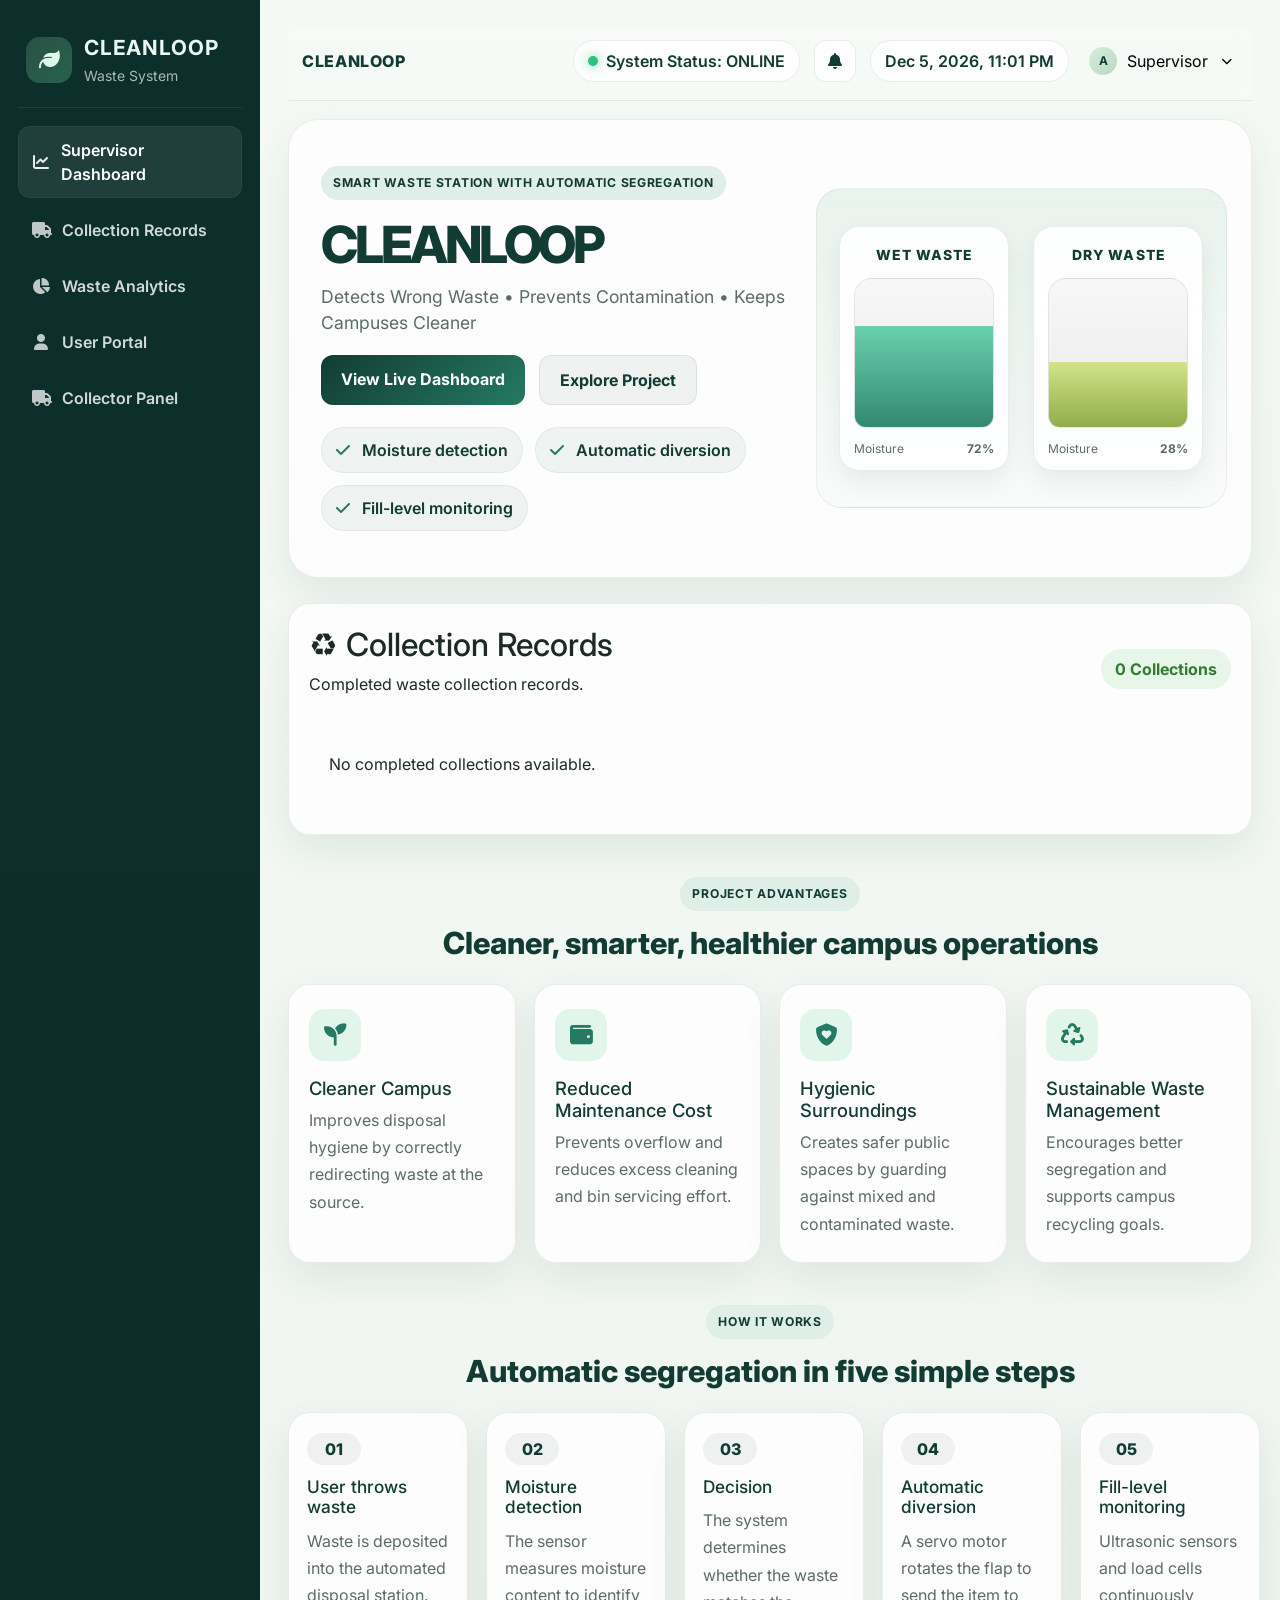
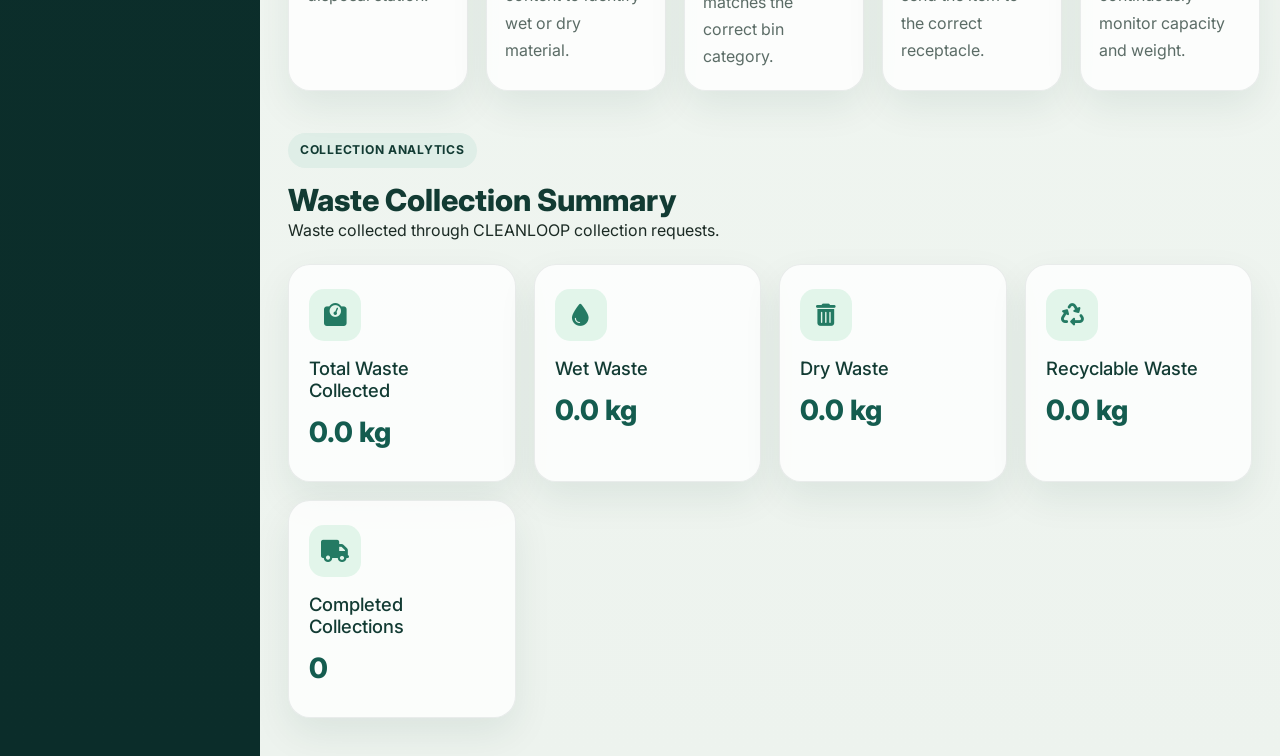
==== index.html @ e36475d8 "Update index.html" ====
<!DOCTYPE html>
<html lang="en">
  <head>
    <meta charset="UTF-8" />
    <meta name="viewport" content="width=device-width, initial-scale=1.0" />
    <title>CLEANLOOP | Smart Waste Station</title>
    <meta
      name="description"
      content="CLEANLOOP is a smart waste-management dashboard for automatic wet and dry waste segregation."
    />
    <link rel="preconnect" href="https://fonts.googleapis.com" />
    <link rel="preconnect" href="https://fonts.gstatic.com" crossorigin />
    <link
      href="https://fonts.googleapis.com/css2?family=Inter:wght@400;500;600;700;800&display=swap"
      rel="stylesheet"
    />
    <link
      rel="stylesheet"
      href="https://cdn.jsdelivr.net/npm/bootstrap@5.3.3/dist/css/bootstrap.min.css"
    />
    <link
      rel="stylesheet"
      href="https://cdnjs.cloudflare.com/ajax/libs/font-awesome/6.5.2/css/all.min.css"
    />
    <link rel="stylesheet" href="style.css" />
  </head>
  <body class="landing-page">
    <div class="app-shell">
      <aside class="sidebar" id="sidebar">
        <div class="brand-block">
          <div class="brand-logo">
            <i class="fa-solid fa-leaf"></i>
          </div>
          <div>
            <div class="brand-name">CLEANLOOP</div>
            <small>Waste System</small>
          </div>
        </div>

       <nav class="sidebar-nav">

    <a class="nav-link active" href="index.html">
        <i class="fa-solid fa-chart-line"></i>
        <span>Supervisor Dashboard</span>
    </a>

    <a class="nav-link" href="#collection-records">
        <i class="fa-solid fa-truck"></i>
        <span>Collection Records</span>
    </a>

    <a class="nav-link" href="#collection-analytics">
        <i class="fa-solid fa-chart-pie"></i>
        <span>Waste Analytics</span>
    </a>

    <a class="nav-link" href="user.html">
        <i class="fa-solid fa-user"></i>
        <span>User Portal</span>
    </a>

    <a class="nav-link" href="collector.html">
        <i class="fa-solid fa-truck"></i>
        <span>Collector Panel</span>
    </a>

</nav>
      </aside>
    <main class="main-panel">

    <header class="topbar">
        <div class="topbar-left">
            <button class="menu-toggle" id="menuToggle" aria-label="Toggle menu">
                <i class="fa-solid fa-bars"></i>
            </button>

            <div class="project-title">CLEANLOOP</div>
        </div>

        <div class="topbar-right">

            <div class="system-pill">
                <span class="dot online"></span>
                System Status: ONLINE
            </div>

            <button class="icon-button" aria-label="Notifications">
                <i class="fa-solid fa-bell"></i>
            </button>

            <div class="date-block" id="headerDateTime">--:--</div>

            <div class="user-menu">

                <button class="user-profile" id="userMenuBtn">
                    <div class="avatar">A</div>
                    <span>Supervisor</span>
                    <i class="fa-solid fa-chevron-down"></i>
                </button>

                <div class="user-dropdown" id="userDropdown">

                    <a href="index.html">
                        <i class="fa-solid fa-user-shield"></i>
                        Supervisor Dashboard
                    </a>

                    <a href="user.html">
                        <i class="fa-solid fa-user"></i>
                        User Portal
                    </a>

                    <a href="collector.html">
                        <i class="fa-solid fa-truck"></i>
                        Collector Panel
                    </a>

                </div>

            </div>

        </div>
    </header>


    <!-- HERO -->
    <section class="hero-section">

        <div class="hero-copy">

            <div class="eyebrow">
                Smart Waste Station with Automatic Segregation
            </div>

            <h1>CLEANLOOP</h1>

            <p class="hero-subtitle">
                Detects Wrong Waste • Prevents Contamination • Keeps Campuses Cleaner
            </p>

            <div class="hero-actions">

                <a href="dashboard.html" class="btn btn-primary">
                    View Live Dashboard
                </a>

                <a href="#how-it-works" class="btn btn-secondary">
                    Explore Project
                </a>

            </div>

            <div class="feature-list horizontal">

                <span>
                    <i class="fa-solid fa-check"></i>
                    Moisture detection
                </span>

                <span>
                    <i class="fa-solid fa-check"></i>
                    Automatic diversion
                </span>

                <span>
                    <i class="fa-solid fa-check"></i>
                    Fill-level monitoring
                </span>

            </div>

        </div>


        <div class="hero-visual">

            <div class="smart-bin-scene">

                <div class="bin-card wet-bin">

                    <div class="bin-label">
                        WET WASTE
                    </div>

                    <div class="bin-body">
                        <div
                            class="bin-fill"
                            style="height: 68%"
                        ></div>
                    </div>

                    <div class="bin-meta">
                        <span>Moisture</span>
                        <strong>72%</strong>
                    </div>

                </div>


                <div class="bin-card dry-bin">

                    <div class="bin-label">
                        DRY WASTE
                    </div>

                    <div class="bin-body">
                        <div
                            class="bin-fill dry"
                            style="height: 44%"
                        ></div>
                    </div>

                    <div class="bin-meta">
                        <span>Moisture</span>
                        <strong>28%</strong>
                    </div>

                </div>

            </div>

        </div>

    </section>


    <!-- COLLECTION RECORDS -->
    <section
        id="collection-records"
        class="panel-card"
        style="margin-top:25px;"
    >

        <div
            style="
                display:flex;
                justify-content:space-between;
                align-items:center;
                margin-bottom:20px;
                gap:15px;
                flex-wrap:wrap;
            "
        >

            <div>

                <h2>♻ Collection Records</h2>

                <p style="margin-top:5px;">
                    Completed waste collection records.
                </p>

            </div>


            <span
                id="pendingRequestCount"
                style="
                    display:inline-block;
                    padding:8px 14px;
                    border-radius:20px;
                    background:#e8f5e9;
                    color:#2e7d32;
                    font-weight:700;
                "
            >
                0 Collections
            </span>

        </div>


        <div id="collectionRequestsContainer">

            <p id="noRequestsMessage">

                No completed collections available.

            </p>

        </div>

    </section>


    <!-- PROJECT ADVANTAGES -->
    <section class="landing-benefits section-block">

        <div class="section-heading center">

            <span class="section-kicker">
                Project advantages
            </span>

            <h2>
                Cleaner, smarter, healthier campus operations
            </h2>

        </div>


        <div class="benefits-grid">

            <div class="info-card">

                <div class="feature-icon green">
                    <i class="fa-solid fa-seedling"></i>
                </div>

                <h3>Cleaner Campus</h3>

                <p>
                    Improves disposal hygiene by correctly redirecting waste at the source.
                </p>

            </div>


            <div class="info-card">

                <div class="feature-icon green">
                    <i class="fa-solid fa-wallet"></i>
                </div>

                <h3>Reduced Maintenance Cost</h3>

                <p>
                    Prevents overflow and reduces excess cleaning and bin servicing effort.
                </p>

            </div>


            <div class="info-card">

                <div class="feature-icon green">
                    <i class="fa-solid fa-shield-heart"></i>
                </div>

                <h3>Hygienic Surroundings</h3>

                <p>
                    Creates safer public spaces by guarding against mixed and contaminated waste.
                </p>

            </div>


            <div class="info-card">

                <div class="feature-icon green">
                    <i class="fa-solid fa-recycle"></i>
                </div>

                <h3>Sustainable Waste Management</h3>

                <p>
                    Encourages better segregation and supports campus recycling goals.
                </p>

            </div>

        </div>

    </section>


    <!-- HOW IT WORKS -->
    <section
        class="how-it-works section-block"
        id="how-it-works"
    >

        <div class="section-heading center">

            <span class="section-kicker">
                How it works
            </span>

            <h2>
                Automatic segregation in five simple steps
            </h2>

        </div>


        <div class="steps-grid">

            <div class="step-item">

                <div class="step-number">01</div>

                <h3>User throws waste</h3>

                <p>
                    Waste is deposited into the automated disposal station.
                </p>

            </div>


            <div class="step-item">

                <div class="step-number">02</div>

                <h3>Moisture detection</h3>

                <p>
                    The sensor measures moisture content to identify wet or dry material.
                </p>

            </div>


            <div class="step-item">

                <div class="step-number">03</div>

                <h3>Decision</h3>

                <p>
                    The system determines whether the waste matches the correct bin category.
                </p>

            </div>


            <div class="step-item">

                <div class="step-number">04</div>

                <h3>Automatic diversion</h3>

                <p>
                    A servo motor rotates the flap to send the item to the correct receptacle.
                </p>

            </div>


            <div class="step-item">

                <div class="step-number">05</div>

                <h3>Fill-level monitoring</h3>

                <p>
                    Ultrasonic sensors and load cells continuously monitor capacity and weight.
                </p>

            </div>

        </div>

    </section>


    <!-- COLLECTION ANALYTICS -->
    <section
        id="collection-analytics"
        class="section-block"
    >
        <div class="section-heading">

            <span class="section-kicker">
                Collection Analytics
            </span>

            <h2>
                Waste Collection Summary
            </h2>

            <p>
                Waste collected through CLEANLOOP collection requests.
            </p>

        </div>


        <div class="benefits-grid">


            <!-- TOTAL WASTE -->
            <div class="info-card">

                <div class="feature-icon green">
                    <i class="fa-solid fa-weight-scale"></i>
                </div>

                <h3>Total Waste Collected</h3>

                <p
                    id="totalCollectedWaste"
                    style="
                        font-size:28px;
                        font-weight:800;
                        color:#145c4f;
                    "
                >
                    0.0 kg
                </p>

            </div>


            <!-- WET WASTE -->
            <div class="info-card">

                <div class="feature-icon green">
                    <i class="fa-solid fa-droplet"></i>
                </div>

                <h3>Wet Waste</h3>

                <p
                    id="totalWetCollection"
                    style="
                        font-size:28px;
                        font-weight:800;
                        color:#145c4f;
                    "
                >
                    0.0 kg
                </p>

            </div>


            <!-- DRY WASTE -->
            <div class="info-card">

                <div class="feature-icon green">
                    <i class="fa-solid fa-trash-can"></i>
                </div>

                <h3>Dry Waste</h3>

                <p
                    id="totalDryCollection"
                    style="
                        font-size:28px;
                        font-weight:800;
                        color:#145c4f;
                    "
                >
                    0.0 kg
                </p>

            </div>


            <!-- RECYCLABLE -->
            <div class="info-card">

                <div class="feature-icon green">
                    <i class="fa-solid fa-recycle"></i>
                </div>

                <h3>Recyclable Waste</h3>

                <p
                    id="totalRecyclableCollection"
                    style="
                        font-size:28px;
                        font-weight:800;
                        color:#145c4f;
                    "
                >
                    0.0 kg
                </p>

            </div>


            <!-- COMPLETED COLLECTIONS -->
            <div class="info-card">

                <div class="feature-icon green">
                    <i class="fa-solid fa-truck"></i>
                </div>

                <h3>Completed Collections</h3>

                <p
                    id="completedCollectionCount"
                    style="
                        font-size:28px;
                        font-weight:800;
                        color:#145c4f;
                    "
                >
                    0
                </p>

            </div>

        </div>

    </section>

</main>
      </main>
  </div>

    <script src="https://cdn.jsdelivr.net/npm/bootstrap@5.3.3/dist/js/bootstrap.bundle.min.js"></script>
    <script src="data.js"></script>
    <script src="app.js"></script>

    <script>
      const userMenuBtn = document.getElementById("userMenuBtn");
      const userDropdown = document.getElementById("userDropdown");

      if (userMenuBtn && userDropdown) {
        userMenuBtn.addEventListener("click", function (event) {
          event.stopPropagation();
          userDropdown.classList.toggle("show");
        });

        document.addEventListener("click", function () {
          userDropdown.classList.remove("show");
        });
      }

      function getCollectionRequests() {
        return JSON.parse(
          localStorage.getItem("cleanloop-collection-requests")
        ) || [];
      }
function renderCollectionRequests() {

    const container =
        document.getElementById("collectionRequestsContainer");

    const countElement =
        document.getElementById("pendingRequestCount");

    if (!container || !countElement) return;

    const savedRequests =
        getCollectionRequests();

    const completedRequests =
        savedRequests.filter(function (request) {

            return request.status === "Completed" &&
                   request.collection;

        });

    countElement.textContent =
        completedRequests.length + " Collections";

    if (completedRequests.length === 0) {

        container.innerHTML = `
            <p style="padding:20px;">
                No completed collections available.
            </p>
        `;

        return;
    }

    container.innerHTML = "";

    completedRequests.forEach(function (request) {

        const collection =
            request.collection;

        const requestCard =
            document.createElement("div");

        requestCard.style.cssText = `
            border:1px solid #dce8e5;
            border-radius:12px;
            padding:22px;
            margin-top:15px;
            background:#ffffff;
        `;

        requestCard.innerHTML = `

            <h3 style="
                margin-bottom:15px;
                color:#163c36;
            ">
                👤 ${request.name || "Unknown User"}
            </h3>

            <div style="
                display:grid;
                grid-template-columns:
                    repeat(auto-fit,minmax(180px,1fr));
                gap:12px;
            ">

                <div class="info-box">
                    <small>📍 Location</small>
                    <strong>
                        ${request.address || "-"}
                    </strong>
                </div>

                <div class="info-box">
                    <small>🚛 Collector</small>
                    <strong>
                        ${request.collector || "-"}
                    </strong>
                </div>

                <div class="info-box">
                    <small>💧 Wet Waste</small>
                    <strong>
                        ${collection.wetWaste || 0} kg
                    </strong>
                </div>

                <div class="info-box">
                    <small>🏜️ Dry Waste</small>
                    <strong>
                        ${collection.dryWaste || 0} kg
                    </strong>
                </div>

                <div class="info-box">
                    <small>♻️ Recyclable</small>
                    <strong>
                        ${collection.recyclableWaste || 0} kg
                    </strong>
                </div>

                <div class="info-box">
                    <small>⚖️ Total Waste</small>
                    <strong style="
                        color:#145c4f;
                        font-size:18px;
                    ">
                        ${collection.totalWeight || 0} kg
                    </strong>
                </div>

            </div>

            <p style="
                margin-top:15px;
                font-size:13px;
                color:#687b77;
            ">
                🕐 Collected:
                ${collection.collectedAt || "-"}
            </p>

        `;

        container.appendChild(requestCard);

    });
}

      function updateCollectionAnalytics() {
        const savedRequests = getCollectionRequests();

        const completedRequests = savedRequests.filter(function (request) {
          return request.status === "Completed" && request.collection;
        });

        let wet = 0;
        let dry = 0;
        let recyclable = 0;
        let total = 0;

        completedRequests.forEach(function (request) {
          const collection = request.collection;

          wet += Number(collection.wetWaste) || 0;
          dry += Number(collection.dryWaste) || 0;
          recyclable += Number(collection.recyclableWaste) || 0;
          total += Number(collection.totalWeight) || 0;
        });

        const wetElement =
          document.getElementById("totalWetCollection");

        const dryElement =
          document.getElementById("totalDryCollection");

        const recyclableElement =
          document.getElementById("totalRecyclableCollection");

        const totalElement =
          document.getElementById("totalCollectedWaste");

        const countElement =
          document.getElementById("completedCollectionCount");

        if (wetElement) {
          wetElement.textContent = wet.toFixed(1) + " kg";
        }

        if (dryElement) {
          dryElement.textContent = dry.toFixed(1) + " kg";
        }

        if (recyclableElement) {
          recyclableElement.textContent =
            recyclable.toFixed(1) + " kg";
        }

        if (totalElement) {
          totalElement.textContent = total.toFixed(1) + " kg";
        }

        if (countElement) {
          countElement.textContent = completedRequests.length;
        }
      }

      renderCollectionRequests();
      updateCollectionAnalytics();
    </script>
  </body>
</html>
---- style.css ----
:root {
  --bg: #eef4f1;
  --panel: rgba(255, 255, 255, 0.9);
  --panel-strong: #ffffff;
  --sidebar: #0d2f2b;
  --sidebar-strong: #163d36;
  --primary: #123b33;
  --primary-soft: #dfeee7;
  --secondary: #247a63;
  --wet: #2ea8a0;
  --wet-soft: rgba(46, 168, 160, 0.12);
  --dry: #a7c957;
  --dry-soft: rgba(167, 201, 87, 0.12);
  --warning: #f4b942;
  --warning-soft: rgba(244, 185, 66, 0.12);
  --danger: #e1644f;
  --danger-soft: rgba(225, 100, 79, 0.12);
  --text: #1b2a24;
  --muted: #5b6c66;
  --line: rgba(17, 45, 39, 0.08);
  --shadow: 0 16px 38px rgba(18, 59, 51, 0.08);
  --radius: 22px;
}

* {
  box-sizing: border-box;
}

html {
  scroll-behavior: smooth;
}

body {
  margin: 0;
  font-family: "Inter", sans-serif;
  background: linear-gradient(180deg, #f4f9f4 0%, #edf3ee 100%);
  color: var(--text);
}

a {
  text-decoration: none;
}

button,
input,
select {
  font: inherit;
}

.app-shell {
  display: flex;
  min-height: 100vh;
}

.sidebar {
  position: sticky;
  top: 0;
  width: 260px;
  min-height: 100vh;
  background: linear-gradient(180deg, var(--sidebar) 0%, #0b2d2a 100%);
  color: #ebf7f3;
  padding: 24px 18px;
  z-index: 12;
  transition: transform 0.25s ease;
}

.brand-block {
  display: flex;
  align-items: center;
  gap: 12px;
  padding: 8px 8px 20px;
  border-bottom: 1px solid rgba(255, 255, 255, 0.08);
  margin-bottom: 18px;
}

.brand-logo {
  width: 46px;
  height: 46px;
  border-radius: 14px;
  background: linear-gradient(135deg, rgba(168, 233, 185, 0.18), rgba(90, 194, 143, 0.35));
  display: flex;
  align-items: center;
  justify-content: center;
  color: #dff8ec;
  font-size: 1.3rem;
}

.brand-name {
  font-size: 1.3rem;
  font-weight: 700;
  letter-spacing: 0.04em;
}

.brand-block small {
  color: rgba(255, 255, 255, 0.66);
}

.sidebar-nav {
  display: flex;
  flex-direction: column;
  gap: 8px;
  margin-top: 12px;
}

.nav-link {
  display: flex;
  align-items: center;
  gap: 12px;
  padding: 12px 14px;
  border-radius: 12px;
  color: rgba(255, 255, 255, 0.82);
  font-weight: 600;
  transition: all 0.2s ease;
}

.nav-link:hover,
.nav-link.active {
  color: #fff;
  background: rgba(255, 255, 255, 0.08);
  box-shadow: inset 0 0 0 1px rgba(255, 255, 255, 0.04);
}

.nav-link i {
  width: 18px;
  text-align: center;
  opacity: 0.9;
}

.main-panel {
  flex: 1;
  padding: 28px 28px 38px;
}

.topbar {
  display: flex;
  align-items: center;
  justify-content: space-between;
  gap: 16px;
  padding: 12px 14px 18px;
  border-bottom: 1px solid var(--line);
  margin-bottom: 18px;
  background: rgba(255, 255, 255, 0.2);
  backdrop-filter: blur(6px);
}

.topbar-left,
.topbar-right {
  display: flex;
  align-items: center;
  gap: 14px;
}

.project-title {
  font-weight: 800;
  letter-spacing: 0.04em;
  color: var(--primary);
}

.system-pill,
.profile-pill,
.date-block {
  display: flex;
  align-items: center;
  gap: 8px;
  background: rgba(255, 255, 255, 0.72);
  border: 1px solid var(--line);
  border-radius: 999px;
  padding: 8px 14px;
  font-weight: 600;
  color: var(--primary);
}

.dot {
  width: 10px;
  height: 10px;
  border-radius: 50%;
  display: inline-block;
}

.dot.online {
  background: #2ec27e;
  box-shadow: 0 0 12px rgba(46, 194, 126, 0.7);
}

.icon-button,
.menu-toggle {
  border: 1px solid var(--line);
  background: rgba(255, 255, 255, 0.75);
  color: var(--primary);
  width: 42px;
  height: 42px;
  border-radius: 12px;
  display: flex;
  align-items: center;
  justify-content: center;
  transition: all 0.2s ease;
}

.icon-button:hover,
.menu-toggle:hover,
.btn:hover,
.filter-btn:hover {
  transform: translateY(-1px);
}

.avatar {
  width: 28px;
  height: 28px;
  border-radius: 50%;
  display: flex;
  align-items: center;
  justify-content: center;
  background: linear-gradient(135deg, #d5f0dc, #b9d7c4);
  color: var(--primary);
  font-size: 0.75rem;
  font-weight: 700;
}

.page-header {
  margin-top: 6px;
}

.page-title {
  font-weight: 800;
  font-size: clamp(2rem, 2vw, 2.6rem);
  color: var(--primary);
  margin: 0;
}

.page-subtitle {
  margin: 6px 0 0;
  color: var(--muted);
  font-weight: 500;
}

.demo-toggle-wrap {
  display: inline-flex;
  align-items: center;
  gap: 12px;
  background: rgba(255, 255, 255, 0.8);
  border: 1px solid var(--line);
  border-radius: 999px;
  padding: 10px 14px;
  color: var(--primary);
  font-weight: 700;
}

.toggle-switch {
  position: relative;
  display: inline-block;
  width: 52px;
  height: 30px;
}

.toggle-switch input {
  opacity: 0;
  width: 0;
  height: 0;
}

.slider {
  position: absolute;
  inset: 0;
  background: rgba(18, 59, 51, 0.18);
  border-radius: 999px;
  transition: all 0.25s ease;
}

.slider::before {
  content: "";
  position: absolute;
  width: 22px;
  height: 22px;
  top: 4px;
  left: 4px;
  border-radius: 50%;
  background: white;
  box-shadow: 0 2px 8px rgba(0, 0, 0, 0.18);
  transition: all 0.25s ease;
}

.toggle-switch input:checked + .slider {
  background: linear-gradient(135deg, var(--secondary), var(--primary));
}

.toggle-switch input:checked + .slider::before {
  transform: translateX(22px);
}

.hero-section {
  display: grid;
  grid-template-columns: 1.1fr 0.9fr;
  align-items: center;
  background: rgba(255, 255, 255, 0.7);
  border: 1px solid rgba(17, 45, 39, 0.08);
  border-radius: 30px;
  box-shadow: var(--shadow);
  padding: 38px 24px;
  margin-top: 18px;
}

.hero-copy {
  padding: 8px 18px 8px 8px;
}

.eyebrow,
.section-kicker {
  display: inline-flex;
  padding: 8px 12px;
  background: var(--primary-soft);
  border-radius: 999px;
  color: var(--primary);
  font-size: 0.76rem;
  font-weight: 700;
  letter-spacing: 0.06em;
  text-transform: uppercase;
}

.hero-copy h1 {
  font-size: clamp(2.8rem, 4vw, 4.6rem);
  line-height: 1.05;
  font-weight: 800;
  letter-spacing: -0.06em;
  margin: 18px 0 12px;
  color: var(--primary);
}

.hero-subtitle {
  font-size: 1.1rem;
  color: var(--muted);
  max-width: 600px;
  margin-bottom: 18px;
}

.hero-actions {
  display: flex;
  flex-wrap: wrap;
  gap: 14px;
  margin-bottom: 22px;
}

.btn {
  border-radius: 12px;
  padding: 12px 20px;
  font-weight: 700;
  transition: all 0.2s ease;
}

.btn-primary {
  background: linear-gradient(135deg, var(--primary), var(--secondary));
  border: none;
  color: #fff;
}

.btn-secondary {
  background: rgba(18, 59, 51, 0.06);
  border: 1px solid rgba(18, 59, 51, 0.08);
  color: var(--primary);
}

.feature-list {
  display: flex;
  flex-wrap: wrap;
  gap: 12px;
}

.feature-list.horizontal span {
  background: rgba(18, 59, 51, 0.05);
  border: 1px solid rgba(18, 59, 51, 0.06);
  border-radius: 999px;
  padding: 10px 14px;
  font-weight: 600;
  color: var(--primary);
}

.feature-list i {
  color: var(--secondary);
  margin-right: 8px;
}

.hero-visual {
  display: flex;
  justify-content: center;
}

.smart-bin-scene {
  display: flex;
  align-items: center;
  justify-content: center;
  gap: 24px;
  width: 100%;
  min-height: 320px;
  background: linear-gradient(180deg, rgba(220, 237, 227, 0.6), rgba(248, 250, 249, 0.85));
  border-radius: 26px;
  padding: 18px 12px;
  border: 1px solid rgba(17, 45, 39, 0.06);
}

.bin-card {
  width: 170px;
  background: rgba(255, 255, 255, 0.9);
  border: 1px solid rgba(17, 45, 39, 0.09);
  border-radius: 20px;
  padding: 18px 14px 12px;
  box-shadow: 0 10px 24px rgba(18, 59, 51, 0.08);
}

.bin-label {
  text-align: center;
  font-size: 0.87rem;
  font-weight: 800;
  letter-spacing: 0.08em;
  color: var(--primary);
  margin-bottom: 12px;
}

.bin-body {
  position: relative;
  width: 100%;
  height: 150px;
  background: linear-gradient(180deg, rgba(21, 30, 29, 0.03), rgba(21, 30, 29, 0.09));
  border-radius: 18px 18px 12px 12px;
  overflow: hidden;
  border: 1px solid rgba(17, 45, 39, 0.08);
}

.bin-fill {
  position: absolute;
  left: 0;
  right: 0;
  bottom: 0;
  height: 68%;
  background: linear-gradient(180deg, rgba(72, 200, 157, 0.8), rgba(31, 126, 99, 0.9));
}

.bin-fill.dry {
  background: linear-gradient(180deg, rgba(200, 224, 101, 0.75), rgba(135, 166, 56, 0.9));
}

.bin-meta {
  display: flex;
  justify-content: space-between;
  margin-top: 12px;
  color: var(--muted);
  font-size: 0.75rem;
}

.section-block {
  margin-top: 42px;
}

.section-heading {
  margin-bottom: 22px;
}

.section-heading.center {
  text-align: center;
}

.section-heading h2 {
  margin: 14px 0 0;
  color: var(--primary);
  font-size: clamp(1.9rem, 2vw, 2.7rem);
  font-weight: 800;
}

.benefits-grid,
.steps-grid,
.kpi-grid,
.sensor-cards,
.summary-stats,
.status-grid,
.analytic-cards {
  display: grid;
  gap: 18px;
}

.benefits-grid {
  grid-template-columns: repeat(4, minmax(200px, 1fr));
}

.info-card,
.panel-card,
.kpi-card,
.step-item,
.sensor-card,
.summary-stat,
.chart-card {
  background: rgba(255, 255, 255, 0.78);
  border: 1px solid rgba(17, 45, 39, 0.08);
  border-radius: var(--radius);
  box-shadow: var(--shadow);
}

.info-card {
  padding: 24px 20px;
}

.feature-icon {
  width: 52px;
  height: 52px;
  border-radius: 15px;
  display: flex;
  align-items: center;
  justify-content: center;
  margin-bottom: 16px;
  background: rgba(42, 188, 110, 0.12);
  color: var(--secondary);
  font-size: 1.4rem;
}

.info-card h3 {
  margin: 0 0 8px;
  font-size: 1.15rem;
  color: var(--primary);
}

.info-card p {
  margin: 0;
  color: var(--muted);
  line-height: 1.7;
}

.steps-grid {
  grid-template-columns: repeat(5, minmax(180px, 1fr));
}

.step-item {
  padding: 20px 18px;
  position: relative;
}

.step-number {
  display: inline-flex;
  align-items: center;
  justify-content: center;
  width: 54px;
  height: 32px;
  border-radius: 999px;
  background: rgba(18, 59, 51, 0.06);
  color: var(--primary);
  font-weight: 800;
  margin-bottom: 12px;
}

.step-item h3 {
  color: var(--primary);
  font-size: 1.08rem;
  margin: 0 0 10px;
}

.step-item p {
  margin: 0;
  color: var(--muted);
  line-height: 1.7;
}

.kpi-grid {
  margin-top: 18px;
  grid-template-columns: repeat(6, minmax(160px, 1fr));
}

.kpi-card {
  padding: 20px 18px;
  display: flex;
  align-items: center;
  gap: 14px;
}

.kpi-icon {
  width: 48px;
  height: 48px;
  border-radius: 14px;
  display: flex;
  align-items: center;
  justify-content: center;
  background: rgba(42, 133, 117, 0.12);
  color: var(--secondary);
  font-size: 1.2rem;
}

.kpi-icon.wet { background: rgba(46, 168, 160, 0.12); color: var(--wet); }
.kpi-icon.dry { background: rgba(167, 201, 87, 0.12); color: var(--dry); }
.kpi-icon.warning { background: rgba(244, 185, 66, 0.14); color: #c1880e; }
.kpi-icon.accent { background: rgba(44, 153, 94, 0.12); color: var(--secondary); }
.kpi-icon.primary { background: rgba(18, 59, 51, 0.1); color: var(--primary); }

.kpi-content {
  display: flex;
  flex-direction: column;
  gap: 4px;
}

.kpi-content span {
  color: var(--muted);
  font-size: 0.75rem;
  line-height: 1.4;
}

.kpi-content strong {
  font-size: clamp(1.2rem, 1.6vw, 1.8rem);
  color: var(--primary);
  line-height: 1.1;
}

.kpi-content small {
  color: var(--muted);
  font-weight: 600;
}

.trend {
  font-style: normal;
  font-weight: 700;
}

.trend.up { color: #1a9d67; }
.trend.down { color: #d5664a; }

.bin-monitoring-grid {
  margin-top: 26px;
  display: grid;
  grid-template-columns: repeat(2, minmax(0, 1fr));
  gap: 22px;
}

.panel-card {
  padding: 22px 20px;
}

.bin-card-panel {
  min-height: 230px;
}

.card-head,
.section-header-row,
.sensor-head,
.detection-actions {
  display: flex;
  align-items: center;
  justify-content: space-between;
  gap: 12px;
}

.card-head h3,
.sensor-head h3,
.chart-card h3 {
  margin: 0;
  font-size: 1.12rem;
  color: var(--primary);
}

.status-badge {
  display: inline-flex;
  align-items: center;
  padding: 6px 10px;
  border-radius: 999px;
  font-size: 0.72rem;
  font-weight: 700;
  letter-spacing: 0.05em;
}

.status-badge.success {
  background: rgba(42, 188, 110, 0.12);
  color: #1d8f5a;
}

.status-badge.warning {
  background: rgba(244, 185, 66, 0.12);
  color: #b98212;
}

.status-badge.danger {
  background: rgba(225, 100, 79, 0.12);
  color: #c24d3d;
}

.bin-reading {
  display: grid;
  grid-template-columns: repeat(3, 1fr);
  margin-top: 16px;
  gap: 18px;
}

.bin-reading label,
.metric-row span,
.summary-stat span {
  display: block;
  color: var(--muted);
  font-size: 0.76rem;
  margin-bottom: 4px;
}

.bin-reading strong,
.metric-row strong,
.summary-stat strong {
  color: var(--primary);
  font-size: 1.15rem;
  font-weight: 800;
}

.progress-track {
  width: 100%;
  height: 14px;
  border-radius: 999px;
  background: rgba(18, 59, 51, 0.08);
  overflow: hidden;
  margin-top: 18px;
}

.progress-fill {
  height: 100%;
  border-radius: inherit;
}

.wet-fill, .wet-fill-visual {
  background: linear-gradient(135deg, #4fc4bb, #1d8f8b);
}

.dry-fill, .dry-fill-visual {
  background: linear-gradient(135deg, #c2dd68, #8bb534);
}

.sensor-grid,
.analytics-section,
.bin-status-section {
  margin-top: 28px;
}

.section-header-row {
  margin-bottom: 18px;
}

.section-header-row h2 {
  font-size: clamp(1.6rem, 2vw, 2.2rem);
  color: var(--primary);
  margin: 0;
}

.demo-chip {
  background: rgba(18, 59, 51, 0.05);
  border: 1px solid rgba(18, 59, 51, 0.08);
  color: var(--primary);
  font-size: 0.72rem;
  font-weight: 800;
  letter-spacing: 0.04em;
  border-radius: 999px;
  padding: 8px 12px;
}

.sensor-cards {
  grid-template-columns: repeat(3, minmax(220px, 1fr));
}

.sensor-card {
  padding: 18px 18px 16px;
}

.sensor-head {
  margin-bottom: 18px;
}

.sensor-metric {
  display: flex;
  align-items: center;
  justify-content: space-between;
  gap: 12px;
  padding-top: 8px;
  border-top: 1px solid rgba(18, 59, 51, 0.06);
}

.sensor-metric i {
  color: var(--secondary);
  width: 24px;
  font-size: 1.1rem;
}

.sensor-metric span {
  color: var(--muted);
  flex: 1;
  font-weight: 600;
}

.sensor-metric strong {
  font-size: 1.08rem;
  color: var(--primary);
}

.detection-panel {
  margin-top: 28px;
}

.detection-grid {
  display: grid;
  grid-template-columns: 0.9fr 1.1fr;
  gap: 18px;
  align-items: center;
}

.detection-summary {
  display: grid;
  gap: 12px;
  background: linear-gradient(180deg, rgba(19, 59, 51, 0.05), rgba(225, 255, 241, 0.35));
  border-radius: 18px;
  padding: 18px;
}

.metric-row {
  display: flex;
  align-items: center;
  justify-content: space-between;
  gap: 20px;
  padding: 10px 0;
  border-bottom: 1px solid rgba(18, 59, 51, 0.06);
}

.metric-row:last-child {
  border-bottom: none;
  padding-bottom: 0;
}

.detection-flow {
  background: linear-gradient(180deg, rgba(255, 255, 255, 0.8), rgba(236, 246, 241, 0.8));
  border: 1px solid rgba(17, 45, 39, 0.08);
  border-radius: 18px;
  padding: 18px 12px;
  display: flex;
  flex-direction: column;
  align-items: center;
  gap: 6px;
}

.flow-step {
  width: 100%;
  text-align: center;
  padding: 12px 16px;
  border-radius: 14px;
  background: rgba(18, 59, 51, 0.04);
  color: var(--primary);
  font-weight: 700;
}

.flow-arrow {
  font-size: 1.1rem;
  color: var(--secondary);
}

.summary-stats {
  grid-template-columns: repeat(4, minmax(150px, 1fr));
  margin-bottom: 18px;
}

.summary-stat {
  padding: 18px 20px;
}

.summary-stat strong {
  font-size: clamp(1.1rem, 1.5vw, 1.5rem);
}

.analytic-cards {
  grid-template-columns: repeat(2, minmax(280px, 1fr));
}

.chart-card {
  padding: 18px 16px 12px;
}

.chart-card.wide {
  grid-column: span 2;
}

.chart-card canvas {
  width: 100% !important;
  max-height: 260px;
}

.sample-caption {
  text-align: right;
  color: var(--muted);
  font-weight: 700;
  letter-spacing: 0.04em;
  margin-top: 8px;
}

.status-grid {
  grid-template-columns: repeat(2, minmax(0, 1fr));
}

.bin-status-card {
  display: grid;
  grid-template-columns: 200px 1fr;
  gap: 18px;
  align-items: center;
}

.bin-visual {
  display: flex;
  flex-direction: column;
  align-items: center;
  justify-content: center;
}

.bin-top {
  width: 120px;
  height: 20px;
  border-radius: 12px 12px 0 0;
  background: rgba(18, 59, 51, 0.09);
}

.bin-body-visual {
  position: relative;
  width: 120px;
  height: 150px;
  border-radius: 0 0 18px 18px;
  background: rgba(18, 59, 51, 0.04);
  overflow: hidden;
  border: 1px solid rgba(17, 45, 39, 0.08);
}

.fill-visual {
  position: absolute;
  left: 0;
  right: 0;
  bottom: 0;
}

.status-details h3 {
  margin: 0 0 16px;
  color: var(--primary);
}

.status-details ul {
  list-style: none;
  padding: 0;
  margin: 0;
  display: grid;
  gap: 12px;
}

.status-details li {
  display: flex;
  align-items: center;
  justify-content: space-between;
  gap: 18px;
  border-bottom: 1px solid rgba(18, 59, 51, 0.06);
  padding-bottom: 10px;
  color: var(--muted);
}

.status-details li:last-child {
  border-bottom: none;
  padding-bottom: 0;
}

.table-tools {
  display: flex;
  align-items: center;
  justify-content: space-between;
  gap: 16px;
  margin-bottom: 18px;
}

.search-wrap {
  flex: 1;
  display: flex;
  align-items: center;
  gap: 10px;
  background: rgba(18, 59, 51, 0.03);
  border: 1px solid rgba(18, 59, 51, 0.08);
  border-radius: 12px;
  padding: 10px 14px;
}

.search-wrap input,
.filter-group select {
  width: 100%;
  border: none;
  background: transparent;
  color: var(--primary);
  outline: none;
}

.filter-group {
  display: flex;
  align-items: center;
  gap: 10px;
}

.filter-group select {
  min-width: 150px;
  background: rgba(18, 59, 51, 0.03);
  border: 1px solid rgba(18, 59, 51, 0.08);
  border-radius: 12px;
  padding: 10px 12px;
}

.history-table {
  width: 100%;
  border-collapse: collapse;
}

.history-table th,
.history-table td {
  padding: 14px 12px;
  text-align: left;
  border-bottom: 1px solid rgba(18, 59, 51, 0.07);
}

.history-table th {
  color: var(--primary);
  font-size: 0.77rem;
  letter-spacing: 0.04em;
  text-transform: uppercase;
}

.history-table td {
  color: var(--text);
}

.alerts-list {
  display: grid;
  gap: 14px;
}

.alert-item {
  display: flex;
  align-items: center;
  justify-content: space-between;
  gap: 16px;
  padding: 18px 16px;
  border: 1px solid rgba(18, 59, 51, 0.08);
  border-radius: 16px;
  background: rgba(255, 255, 255, 0.75);
}

.alert-item.unread {
  border-left: 4px solid var(--warning);
}

.alert-meta {
  display: flex;
  flex-direction: column;
  gap: 4px;
}

.alert-badge {
  display: inline-flex;
  width: fit-content;
  border-radius: 999px;
  font-size: 0.72rem;
  font-weight: 800;
  letter-spacing: 0.04em;
  padding: 6px 10px;
}

.alert-badge.warning {
  background: rgba(244, 185, 66, 0.12);
  color: #b98212;
}

.alert-badge.info {
  background: rgba(61, 158, 219, 0.12);
  color: #1b688a;
}

.alert-badge.critical {
  background: rgba(225, 100, 79, 0.12);
  color: #bf4a38;
}

.alert-item h3 {
  margin: 0;
  color: var(--primary);
  font-size: 1.08rem;
}

.alert-item p {
  margin: 0;
  color: var(--muted);
}

.alert-actions {
  display: flex;
  align-items: center;
  gap: 10px;
}

.alert-actions button {
  border: none;
  background: rgba(18, 59, 51, 0.05);
  color: var(--primary);
  border-radius: 10px;
  padding: 8px 12px;
  font-weight: 700;
}

.about-layout {
  display: grid;
  grid-template-columns: 1.2fr 0.8fr;
  gap: 20px;
  margin-top: 12px;
}

.about-content {
  padding: 26px 22px;
}

.about-content h2 {
  color: var(--primary);
  font-size: 1.5rem;
  margin: 0 0 14px;
}

.about-content p,
.objective-list li {
  color: var(--muted);
  line-height: 1.8;
}

.objective-list {
  margin: 0;
  padding-left: 18px;
}

.tech-tags {
  display: flex;
  flex-wrap: wrap;
  gap: 10px;
}

.tech-tags span {
  padding: 8px 12px;
  border-radius: 999px;
  background: rgba(18, 59, 51, 0.05);
  color: var(--primary);
  font-weight: 700;
}

.filter-btn {
  border: 1px solid rgba(18, 59, 51, 0.08);
  background: rgba(255, 255, 255, 0.8);
  color: var(--primary);
  border-radius: 999px;
  padding: 9px 14px;
  font-weight: 700;
}

.filter-btn.active {
  background: linear-gradient(135deg, var(--primary), var(--secondary));
  color: #fff;
  border-color: transparent;
}

.menu-toggle {
  display: none;
}

@media (max-width: 1200px) {
  .kpi-grid { grid-template-columns: repeat(3, minmax(160px, 1fr)); }
  .benefits-grid { grid-template-columns: repeat(2, minmax(220px, 1fr)); }
  .steps-grid { grid-template-columns: repeat(3, minmax(180px, 1fr)); }
}

@media (max-width: 980px) {
  .app-shell {
    display: block;
  }

  .sidebar {
    position: fixed;
    left: 0;
    transform: translateX(-100%);
    box-shadow: 14px 0 28px rgba(8, 31, 26, 0.18);
  }

  .sidebar.open {
    transform: translateX(0);
  }

  .main-panel {
    padding: 20px 16px 30px;
  }

  .menu-toggle {
    display: flex;
  }

  .hero-section,
  .detection-grid,
  .about-layout,
  .status-grid,
  .bin-status-card {
    grid-template-columns: 1fr;
  }

  .bin-status-card {
    display: block;
  }

  .sensor-cards,
  .summary-stats,
  .analytic-cards,
  .bin-monitoring-grid {
    grid-template-columns: 1fr;
  }

  .chart-card.wide {
    grid-column: auto;
  }

  .table-tools {
    flex-direction: column;
    align-items: stretch;
  }

  .filter-group {
    width: 100%;
    justify-content: space-between;
  }
}

@media (max-width: 620px) {
  .topbar {
    flex-wrap: wrap;
    justify-content: center;
  }

  .topbar-right {
    width: 100%;
    justify-content: space-between;
    flex-wrap: wrap;
  }

  .hero-actions,
  .feature-list {
    flex-direction: column;
    align-items: stretch;
  }

  .kpi-grid,
  .benefits-grid,
  .steps-grid,
  .sensor-cards {
    grid-template-columns: 1fr;
  }

  .bin-reading {
    grid-template-columns: 1fr;
  }

  .alert-item {
    flex-direction: column;
    align-items: flex-start;
  }
}
/* ================================
   COLLECTION PAGE FIX
================================ */

.collection-grid {
    display: grid;
    grid-template-columns: repeat(2, minmax(0, 1fr));
    gap: 24px;
    margin-top: 24px;
}

.collection-card {
    padding: 24px;
    min-width: 0;
}

.collection-card .card-head {
    display: flex;
    align-items: center;
    justify-content: space-between;
    gap: 20px;
    margin-bottom: 24px;
}

.collection-card .card-head h3 {
    margin: 0;
    font-size: 20px;
}

.collection-details {
    display: grid;
    grid-template-columns: repeat(3, 1fr);
    gap: 20px;
    margin-bottom: 24px;
}

.collection-details div {
    display: flex;
    flex-direction: column;
    gap: 6px;
}

.collection-details span {
    font-size: 13px;
    color: #64748b;
}

.collection-details strong {
    font-size: 17px;
}

.collection-btn {
    padding: 11px 18px;
    border: none;
    border-radius: 8px;
    cursor: pointer;
    font-weight: 600;
    background: #0f766e;
    color: white;
}

.collection-btn:hover {
    opacity: 0.9;
}

.collection-btn.secondary {
    background: #64748b;
}

.status-badge {
    white-space: nowrap;
}


/* Collection History */

.history-panel {
    margin-top: 24px;
    padding: 24px;
}

.history-panel h2 {
    margin-top: 0;
}


/* Accountability */

.accountability-panel {
    margin-top: 24px;
    padding: 24px;
}

.accountability-grid {
    display: grid;
    grid-template-columns: repeat(3, 1fr);
    gap: 20px;
    margin-top: 20px;
}

.accountability-grid div {
    display: flex;
    flex-direction: column;
    gap: 7px;
}

.accountability-grid span {
    color: #64748b;
    font-size: 13px;
}


/* Laptop / smaller screen */

@media (max-width: 900px) {

    .collection-grid {
        grid-template-columns: 1fr;
    }

    .collection-details {
        grid-template-columns: 1fr 1fr;
    }

    .accountability-grid {
        grid-template-columns: 1fr;
    }
}/* Final Collection Layout Fix */

.main-panel {
    min-width: 0;
    overflow-x: hidden;
}

.collection-grid {
    grid-template-columns: repeat(2, minmax(0, 1fr));
}

.collection-card .card-head h3 {
    white-space: nowrap;
    font-size: 19px;
}

.collection-card .card-head {
    align-items: center;
}

.collection-details {
    grid-template-columns: 1fr 1fr 1.3fr;
}

.collection-details strong {
    line-height: 1.3;
}

@media (max-width: 1000px) {
    .collection-grid {
        grid-template-columns: 1fr;
    }

    .collection-card .card-head h3 {
        white-space: normal;
    }
}
/* ============================= */
/* USER MENU DROPDOWN */
/* ============================= */

.user-menu {
    position: relative;
}

.user-profile {
    display: flex;
    align-items: center;
    gap: 10px;
    border: none;
    cursor: pointer;
    background: transparent;
    font: inherit;
}

.user-profile .fa-chevron-down {
    font-size: 11px;
    margin-left: 3px;
}

.user-dropdown {
    display: none;
    position: absolute;
    top: calc(100% + 10px);
    right: 0;
    min-width: 210px;
    background: #ffffff;
    border-radius: 12px;
    padding: 8px;
    box-shadow: 0 12px 30px rgba(0, 0, 0, 0.15);
    z-index: 1000;
}

.user-dropdown.show {
    display: block;
}

.user-dropdown a {
    display: flex;
    align-items: center;
    gap: 10px;
    padding: 11px 13px;
    border-radius: 8px;
    text-decoration: none;
    color: #163c36;
    font-size: 14px;
    font-weight: 600;
}

.user-dropdown a:hover {
    background: #eef7f4;
}

.user-dropdown i {
    width: 18px;
    text-align: center;
}
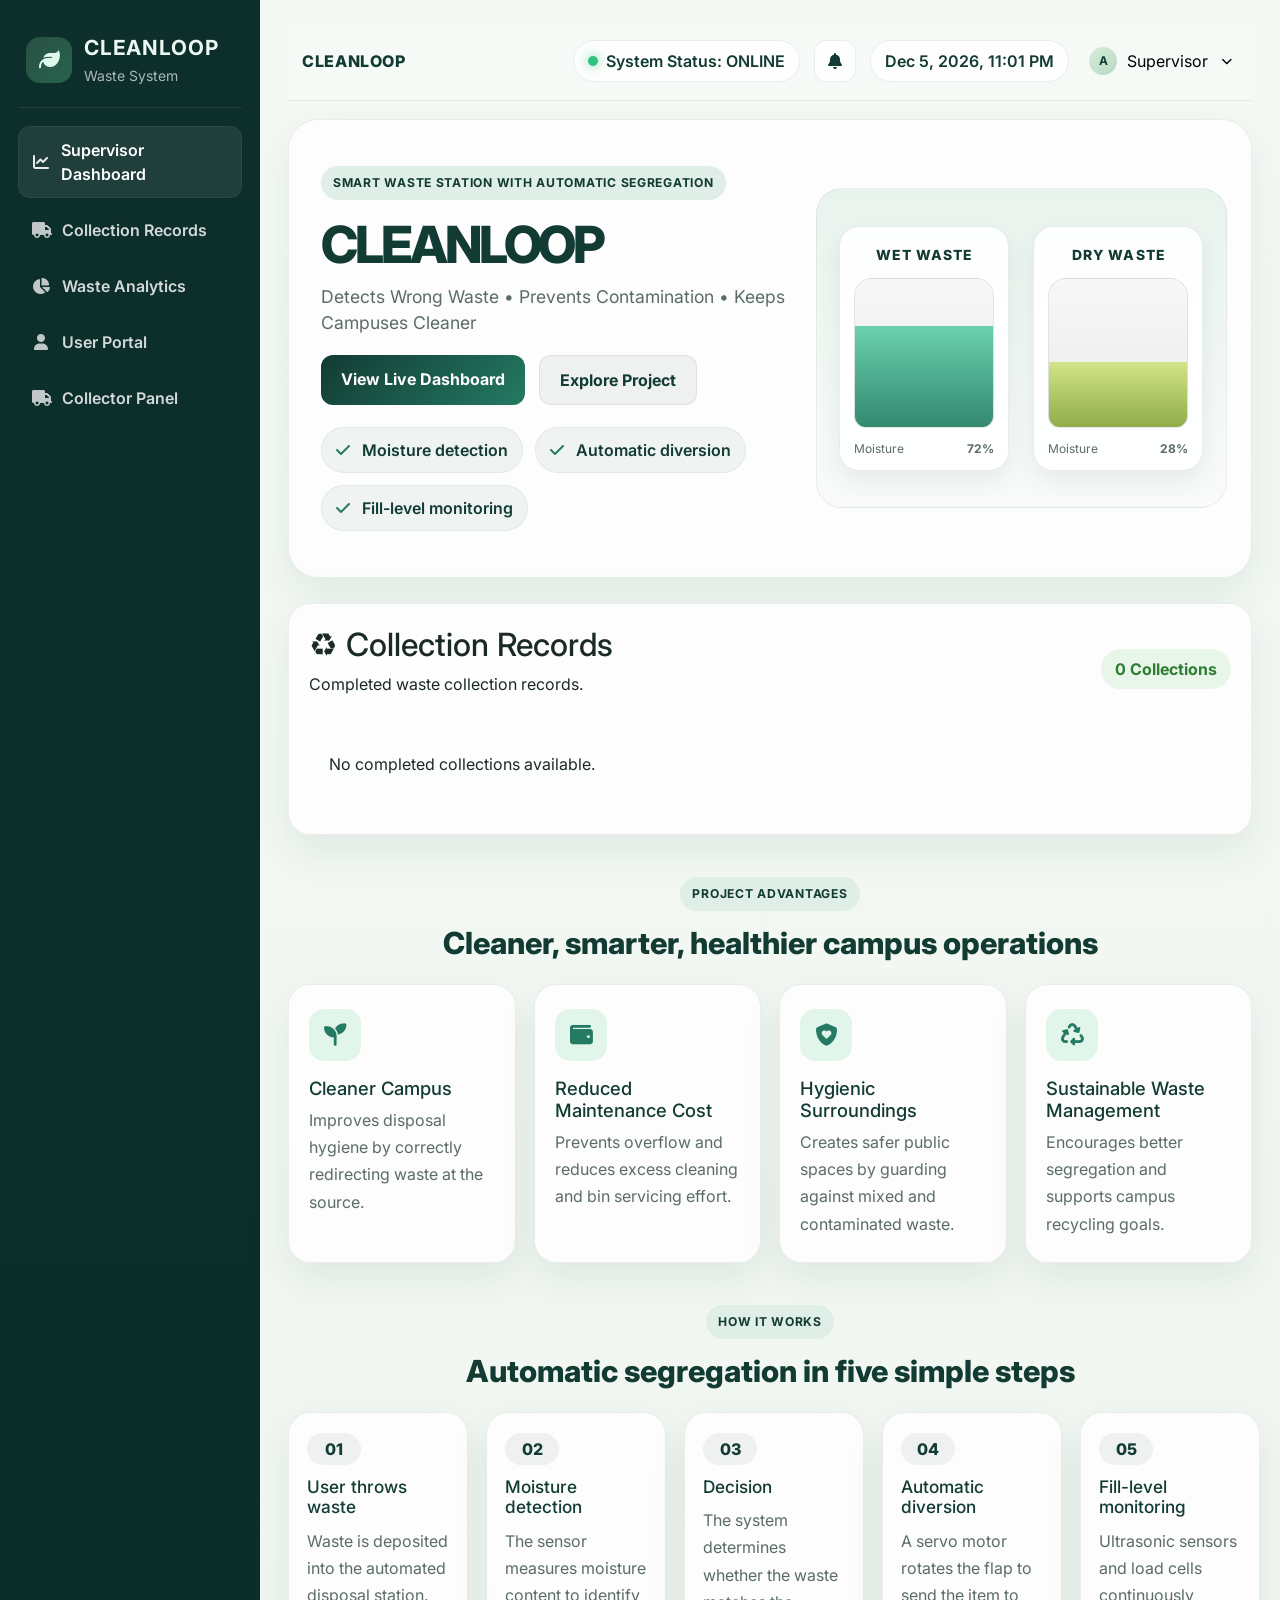
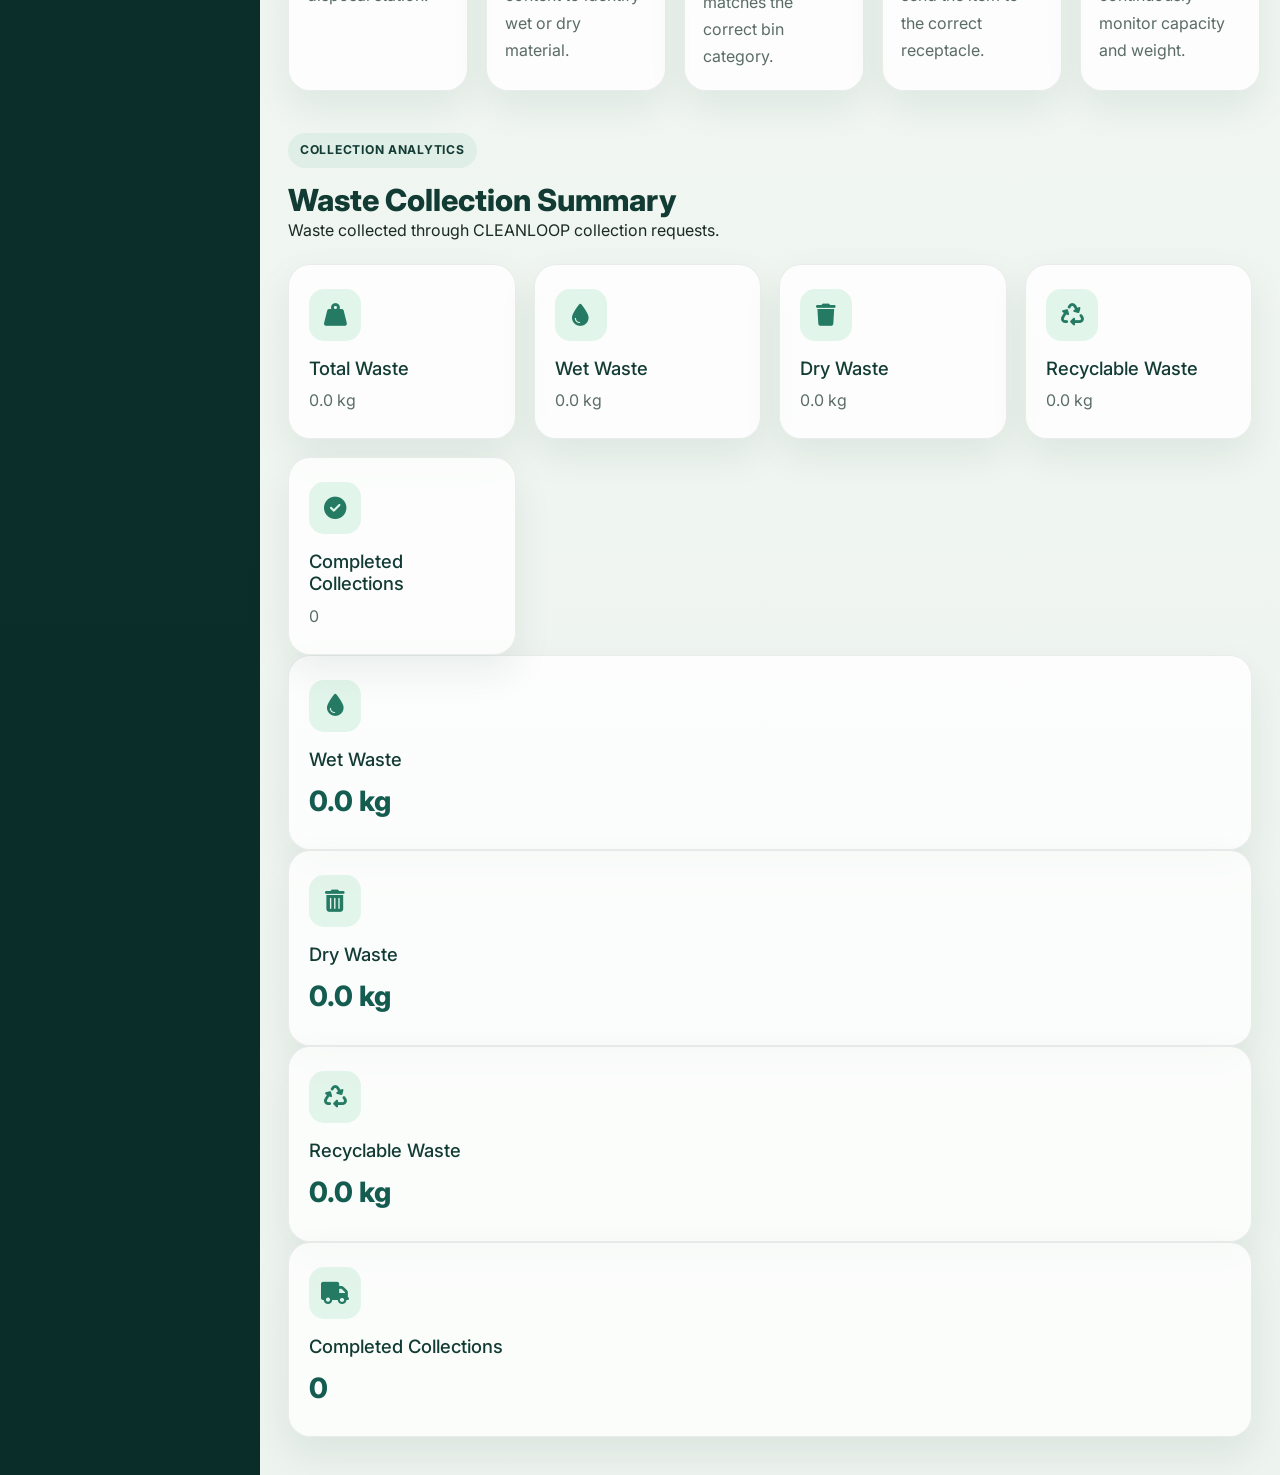
==== commit 48590e59: "Update print statement from 'Hello' to 'Goodbye'" ====
--- a/index.html
+++ b/index.html
@@ -478,27 +478,45 @@
 
 
         <div class="benefits-grid">
-
-
-            <!-- TOTAL WASTE -->
-            <div class="info-card">
-
-                <div class="feature-icon green">
-                    <i class="fa-solid fa-weight-scale"></i>
-                </div>
-
-                <h3>Total Waste Collected</h3>
-
-                <p
-                    id="totalCollectedWaste"
-                    style="
-                        font-size:28px;
-                        font-weight:800;
-                        color:#145c4f;
-                    "
-                >
-                    0.0 kg
-                </p>
+<div class="info-card">
+    <div class="feature-icon green">
+        <i class="fas fa-weight-hanging"></i>
+    </div>
+    <h3>Total Waste</h3>
+    <p id="totalCollectedWaste">0.0 kg</p>
+</div>
+
+<div class="info-card">
+    <div class="feature-icon green">
+        <i class="fas fa-droplet"></i>
+    </div>
+    <h3>Wet Waste</h3>
+    <p id="totalWetCollection">0.0 kg</p>
+</div>
+
+<div class="info-card">
+    <div class="feature-icon green">
+        <i class="fas fa-trash"></i>
+    </div>
+    <h3>Dry Waste</h3>
+    <p id="totalDryCollection">0.0 kg</p>
+</div>
+
+<div class="info-card">
+    <div class="feature-icon green">
+        <i class="fas fa-recycle"></i>
+    </div>
+    <h3>Recyclable Waste</h3>
+    <p id="totalRecyclableCollection">0.0 kg</p>
+</div>
+
+<div class="info-card">
+    <div class="feature-icon green">
+        <i class="fas fa-check-circle"></i>
+    </div>
+    <h3>Completed Collections</h3>
+    <p id="completedCollectionCount">0</p>
+</div>
 
             </div>
 
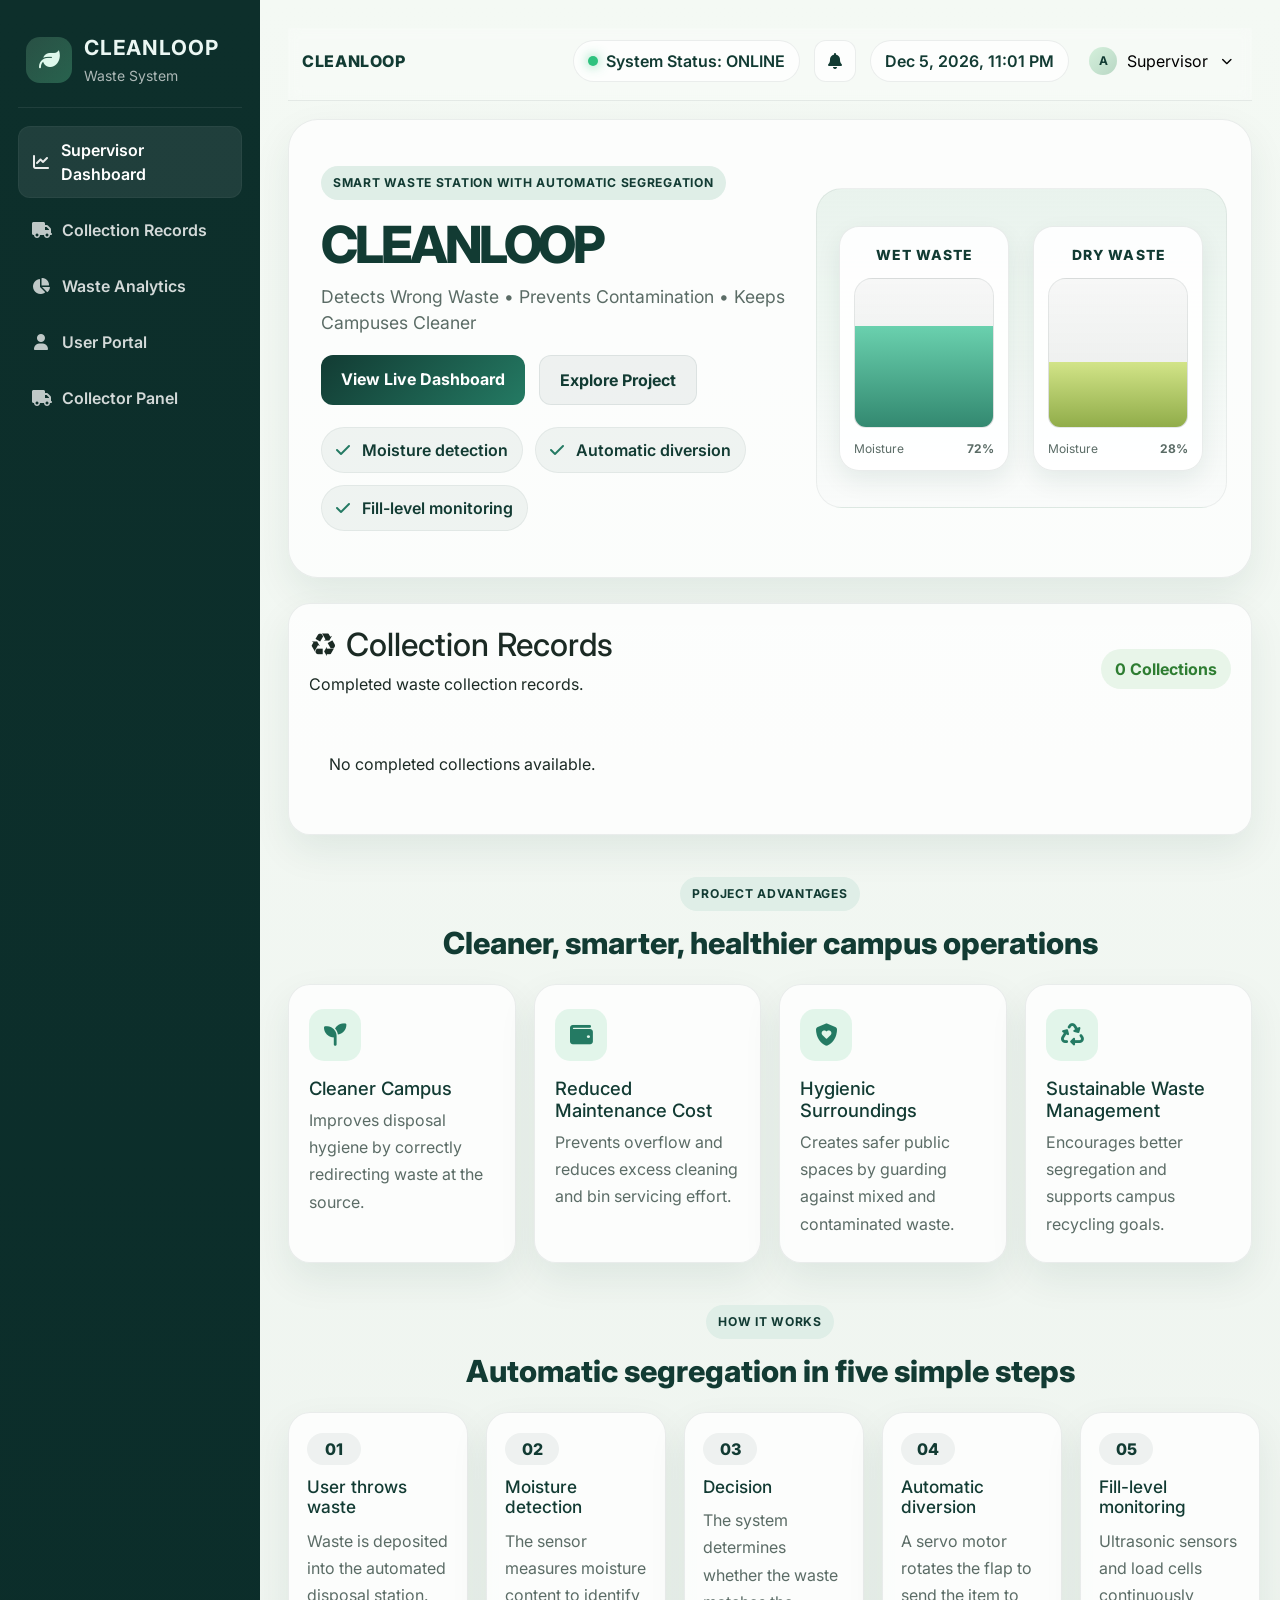
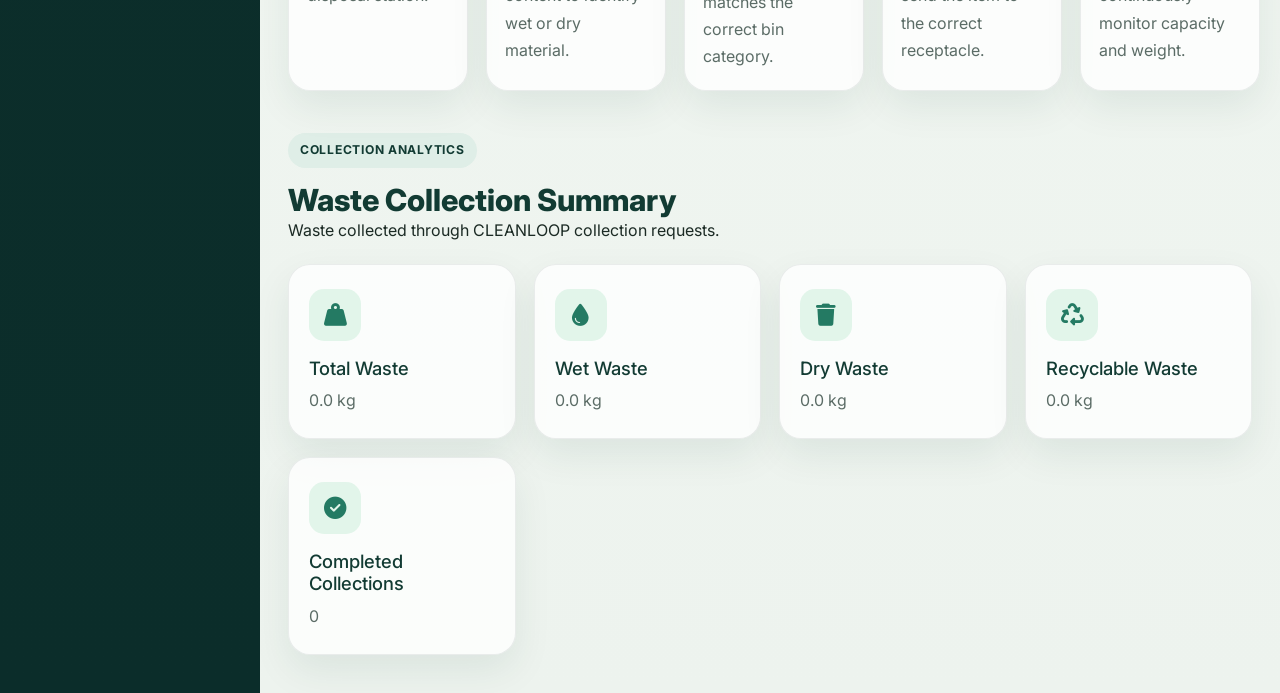
==== commit 48c0e387: "Update print statement from 'Hello' to 'Goodbye'" ====
--- a/index.html
+++ b/index.html
@@ -521,102 +521,7 @@
             </div>
 
 
-            <!-- WET WASTE -->
-            <div class="info-card">
-
-                <div class="feature-icon green">
-                    <i class="fa-solid fa-droplet"></i>
-                </div>
-
-                <h3>Wet Waste</h3>
-
-                <p
-                    id="totalWetCollection"
-                    style="
-                        font-size:28px;
-                        font-weight:800;
-                        color:#145c4f;
-                    "
-                >
-                    0.0 kg
-                </p>
-
-            </div>
-
-
-            <!-- DRY WASTE -->
-            <div class="info-card">
-
-                <div class="feature-icon green">
-                    <i class="fa-solid fa-trash-can"></i>
-                </div>
-
-                <h3>Dry Waste</h3>
-
-                <p
-                    id="totalDryCollection"
-                    style="
-                        font-size:28px;
-                        font-weight:800;
-                        color:#145c4f;
-                    "
-                >
-                    0.0 kg
-                </p>
-
-            </div>
-
-
-            <!-- RECYCLABLE -->
-            <div class="info-card">
-
-                <div class="feature-icon green">
-                    <i class="fa-solid fa-recycle"></i>
-                </div>
-
-                <h3>Recyclable Waste</h3>
-
-                <p
-                    id="totalRecyclableCollection"
-                    style="
-                        font-size:28px;
-                        font-weight:800;
-                        color:#145c4f;
-                    "
-                >
-                    0.0 kg
-                </p>
-
-            </div>
-
-
-            <!-- COMPLETED COLLECTIONS -->
-            <div class="info-card">
-
-                <div class="feature-icon green">
-                    <i class="fa-solid fa-truck"></i>
-                </div>
-
-                <h3>Completed Collections</h3>
-
-                <p
-                    id="completedCollectionCount"
-                    style="
-                        font-size:28px;
-                        font-weight:800;
-                        color:#145c4f;
-                    "
-                >
-                    0
-                </p>
-
-            </div>
-
-        </div>
-
-    </section>
-
-</main>
+
       </main>
   </div>
 
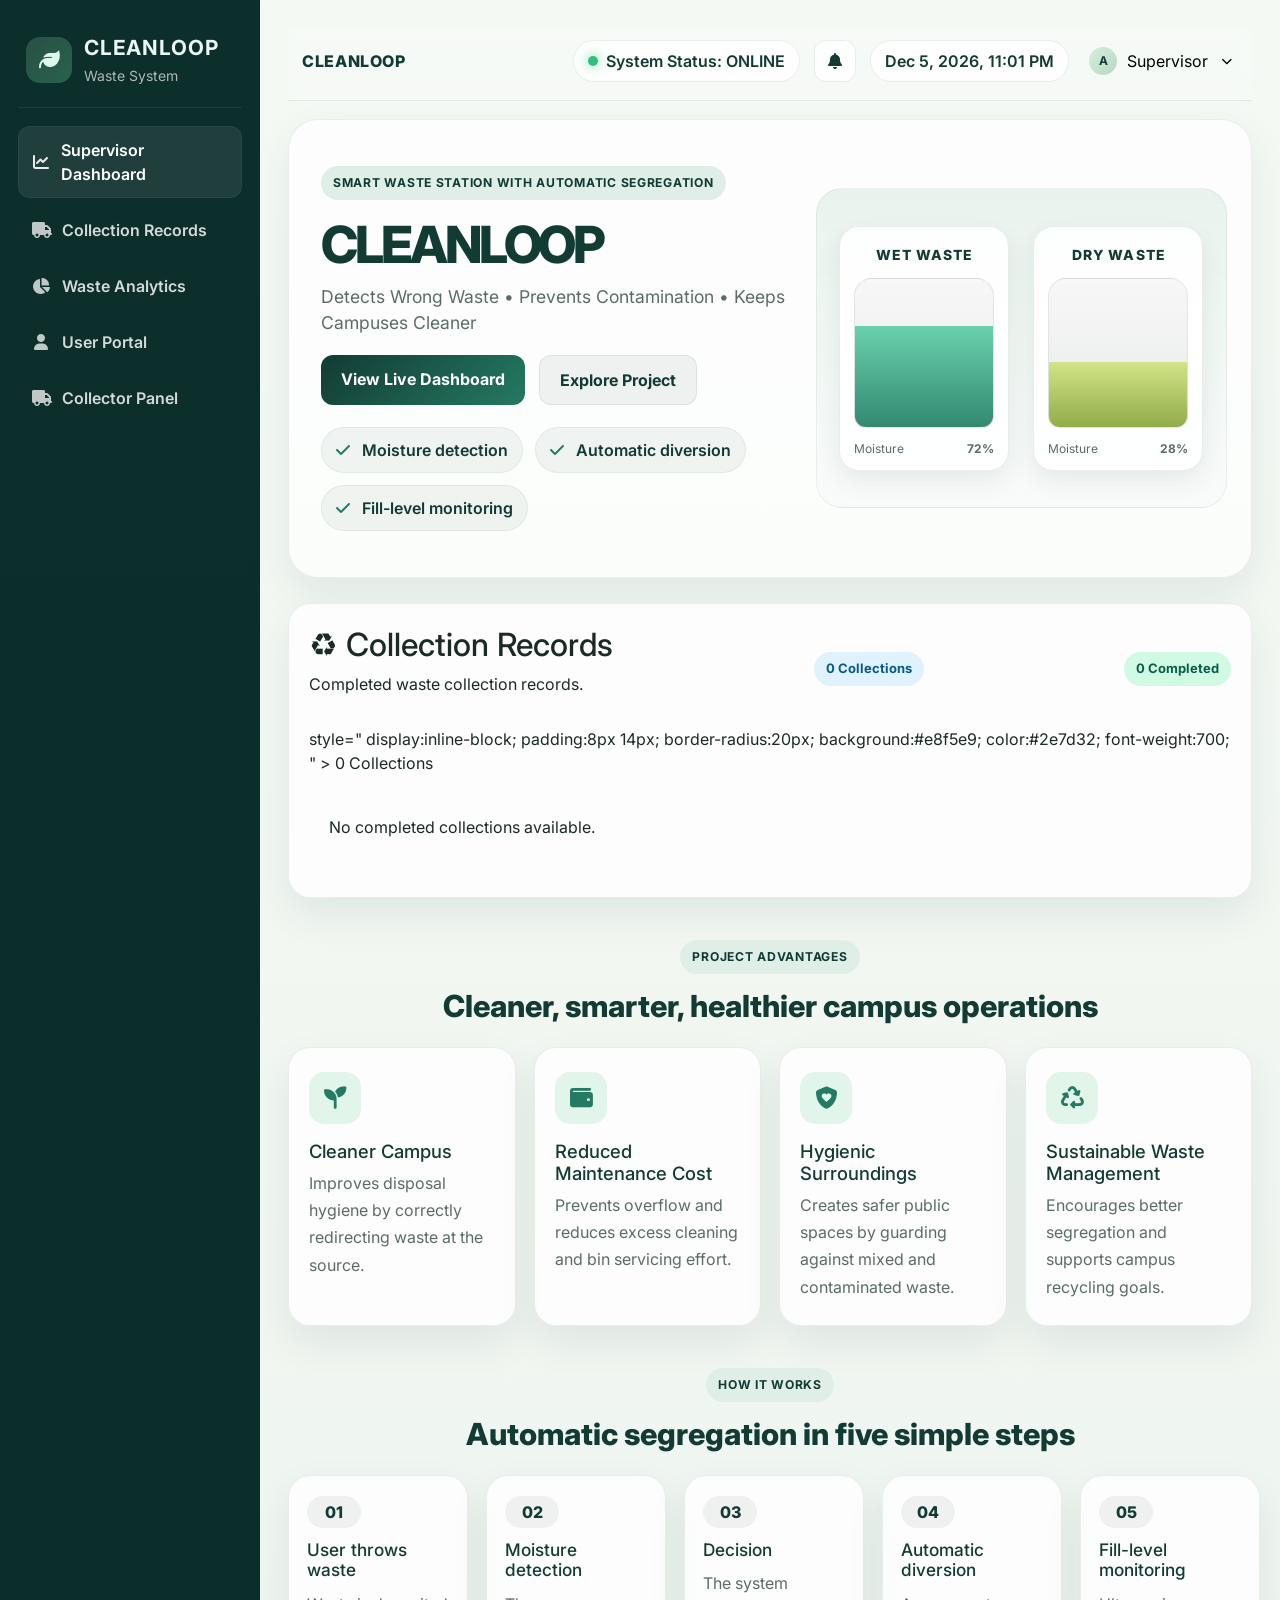
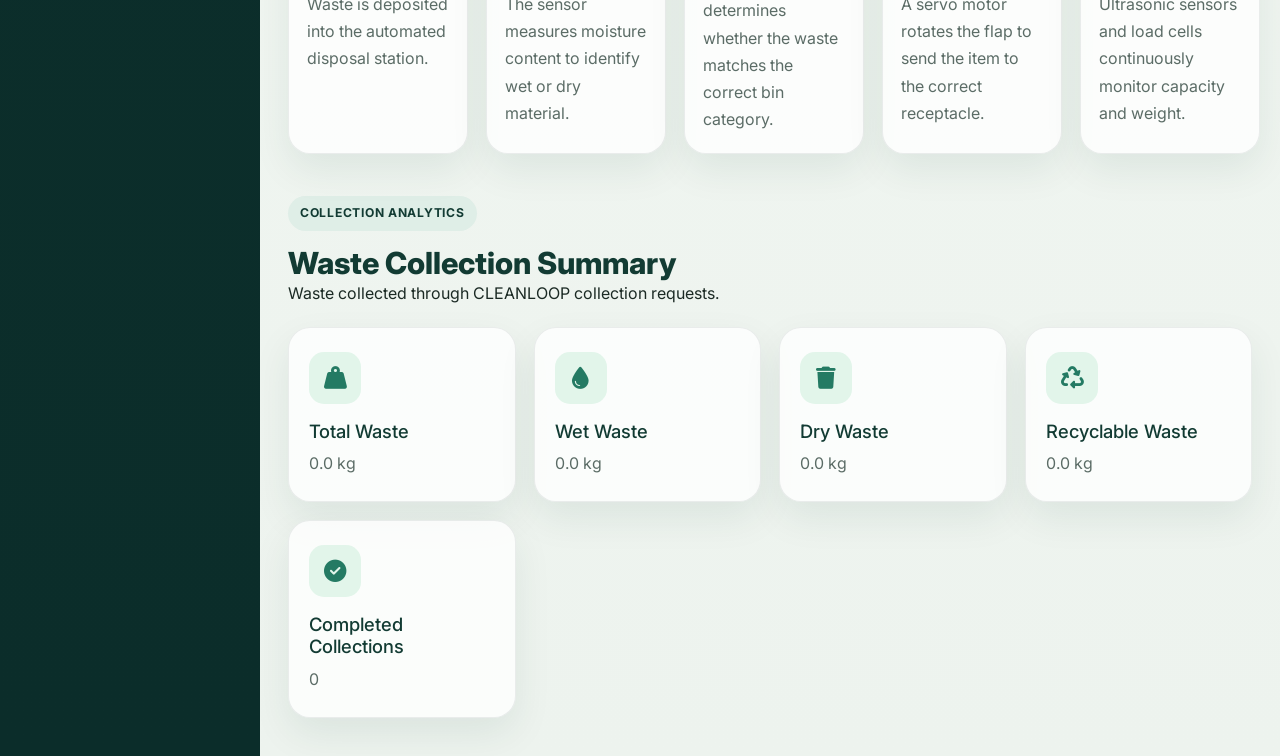
==== commit b19a6306: "Update index.html" ====
--- a/index.html
+++ b/index.html
@@ -255,6 +255,33 @@
 
             <span
                 id="pendingRequestCount"
+              <span
+    id="assignedRequestCount"
+    style="
+        background:#e0f2fe;
+        color:#075985;
+        padding:7px 12px;
+        border-radius:20px;
+        font-weight:700;
+        font-size:13px;
+    "
+>
+    0 Assigned
+</span>
+
+<span
+    id="completedRequestCount"
+    style="
+        background:#d1fae5;
+        color:#065f46;
+        padding:7px 12px;
+        border-radius:20px;
+        font-weight:700;
+        font-size:13px;
+    "
+>
+    0 Completed
+</span>
                 style="
                     display:inline-block;
                     padding:8px 14px;
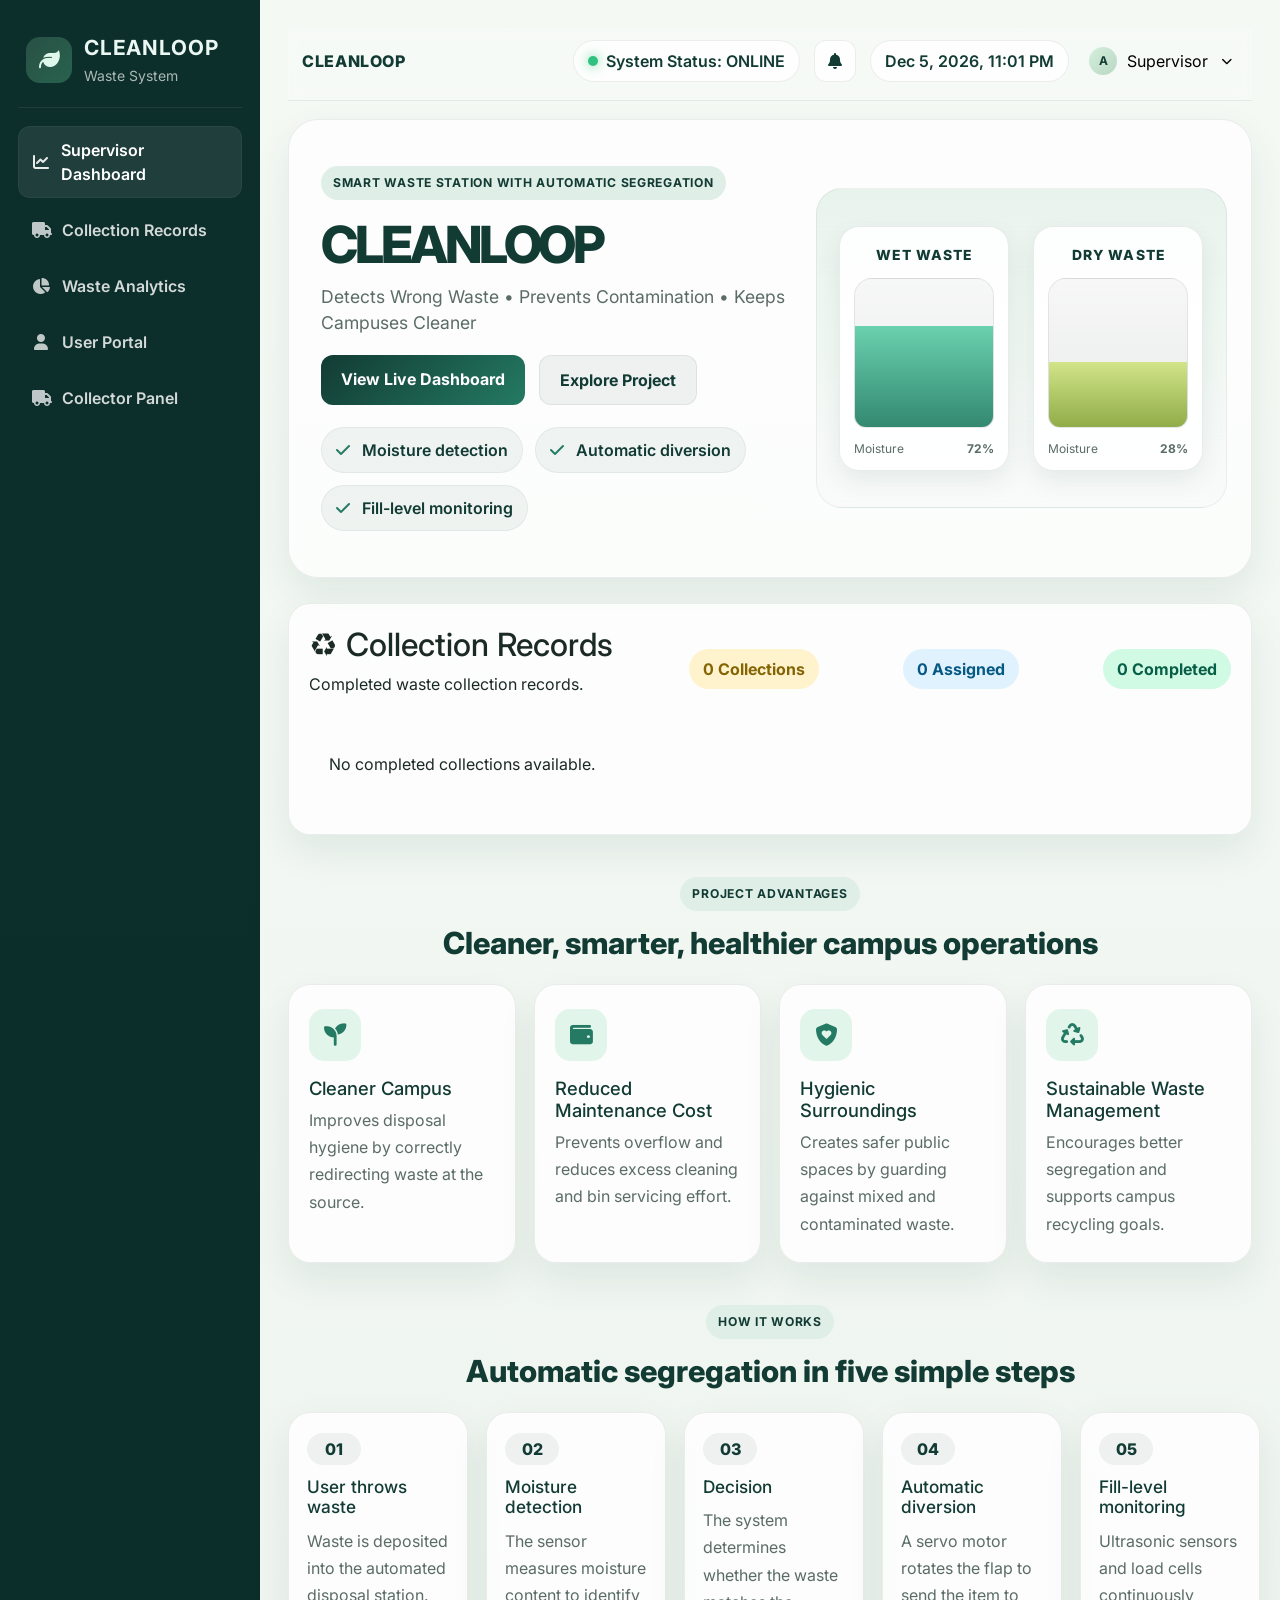
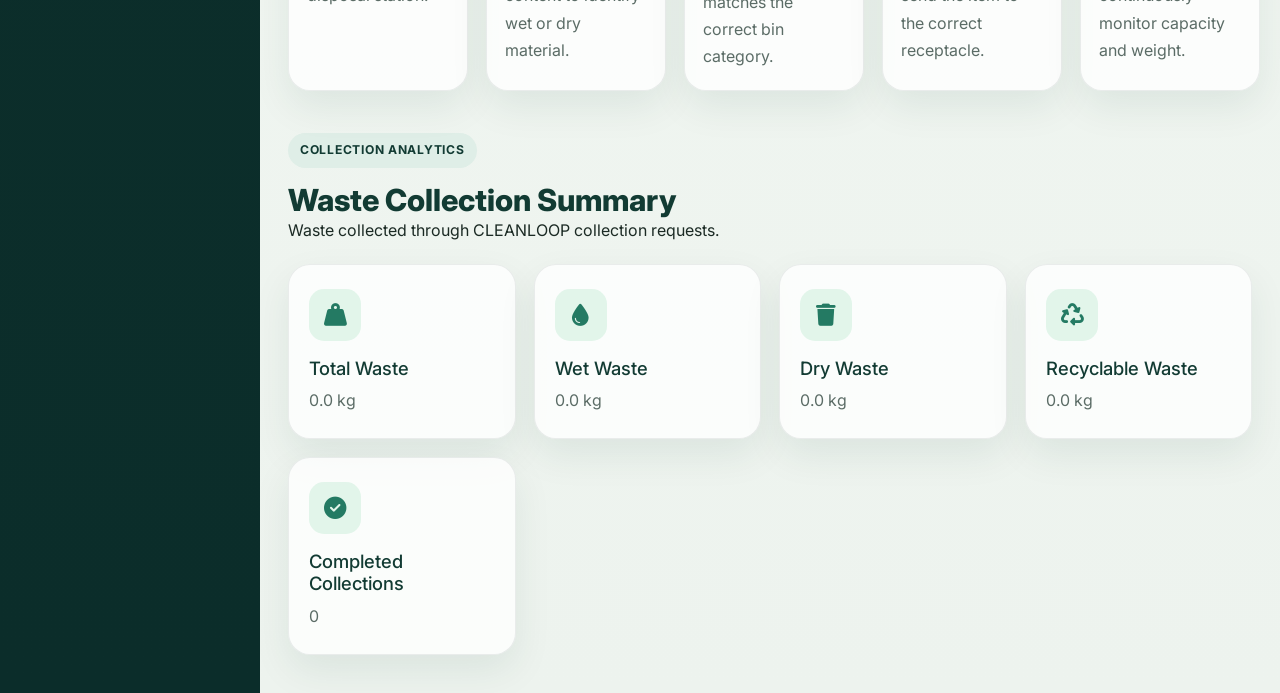
==== commit 077fe378: "Change greeting from 'Hello World' to 'Goodbye World'" ====
--- a/index.html
+++ b/index.html
@@ -253,17 +253,31 @@
             </div>
 
 
-            <span
-                id="pendingRequestCount"
-              <span
+           <span
+    id="pendingRequestCount"
+    style="
+        display:inline-block;
+        padding:8px 14px;
+        border-radius:20px;
+        background:#fff3cd;
+        color:#856404;
+        font-weight:700;
+        margin-right:8px;
+    "
+>
+    0 Pending
+</span>
+
+<span
     id="assignedRequestCount"
     style="
+        display:inline-block;
+        padding:8px 14px;
+        border-radius:20px;
         background:#e0f2fe;
         color:#075985;
-        padding:7px 12px;
-        border-radius:20px;
         font-weight:700;
-        font-size:13px;
+        margin-right:8px;
     "
 >
     0 Assigned
@@ -272,28 +286,16 @@
 <span
     id="completedRequestCount"
     style="
+        display:inline-block;
+        padding:8px 14px;
+        border-radius:20px;
         background:#d1fae5;
         color:#065f46;
-        padding:7px 12px;
-        border-radius:20px;
         font-weight:700;
-        font-size:13px;
     "
 >
     0 Completed
 </span>
-                style="
-                    display:inline-block;
-                    padding:8px 14px;
-                    border-radius:20px;
-                    background:#e8f5e9;
-                    color:#2e7d32;
-                    font-weight:700;
-                "
-            >
-                0 Collections
-            </span>
-
         </div>
 
 
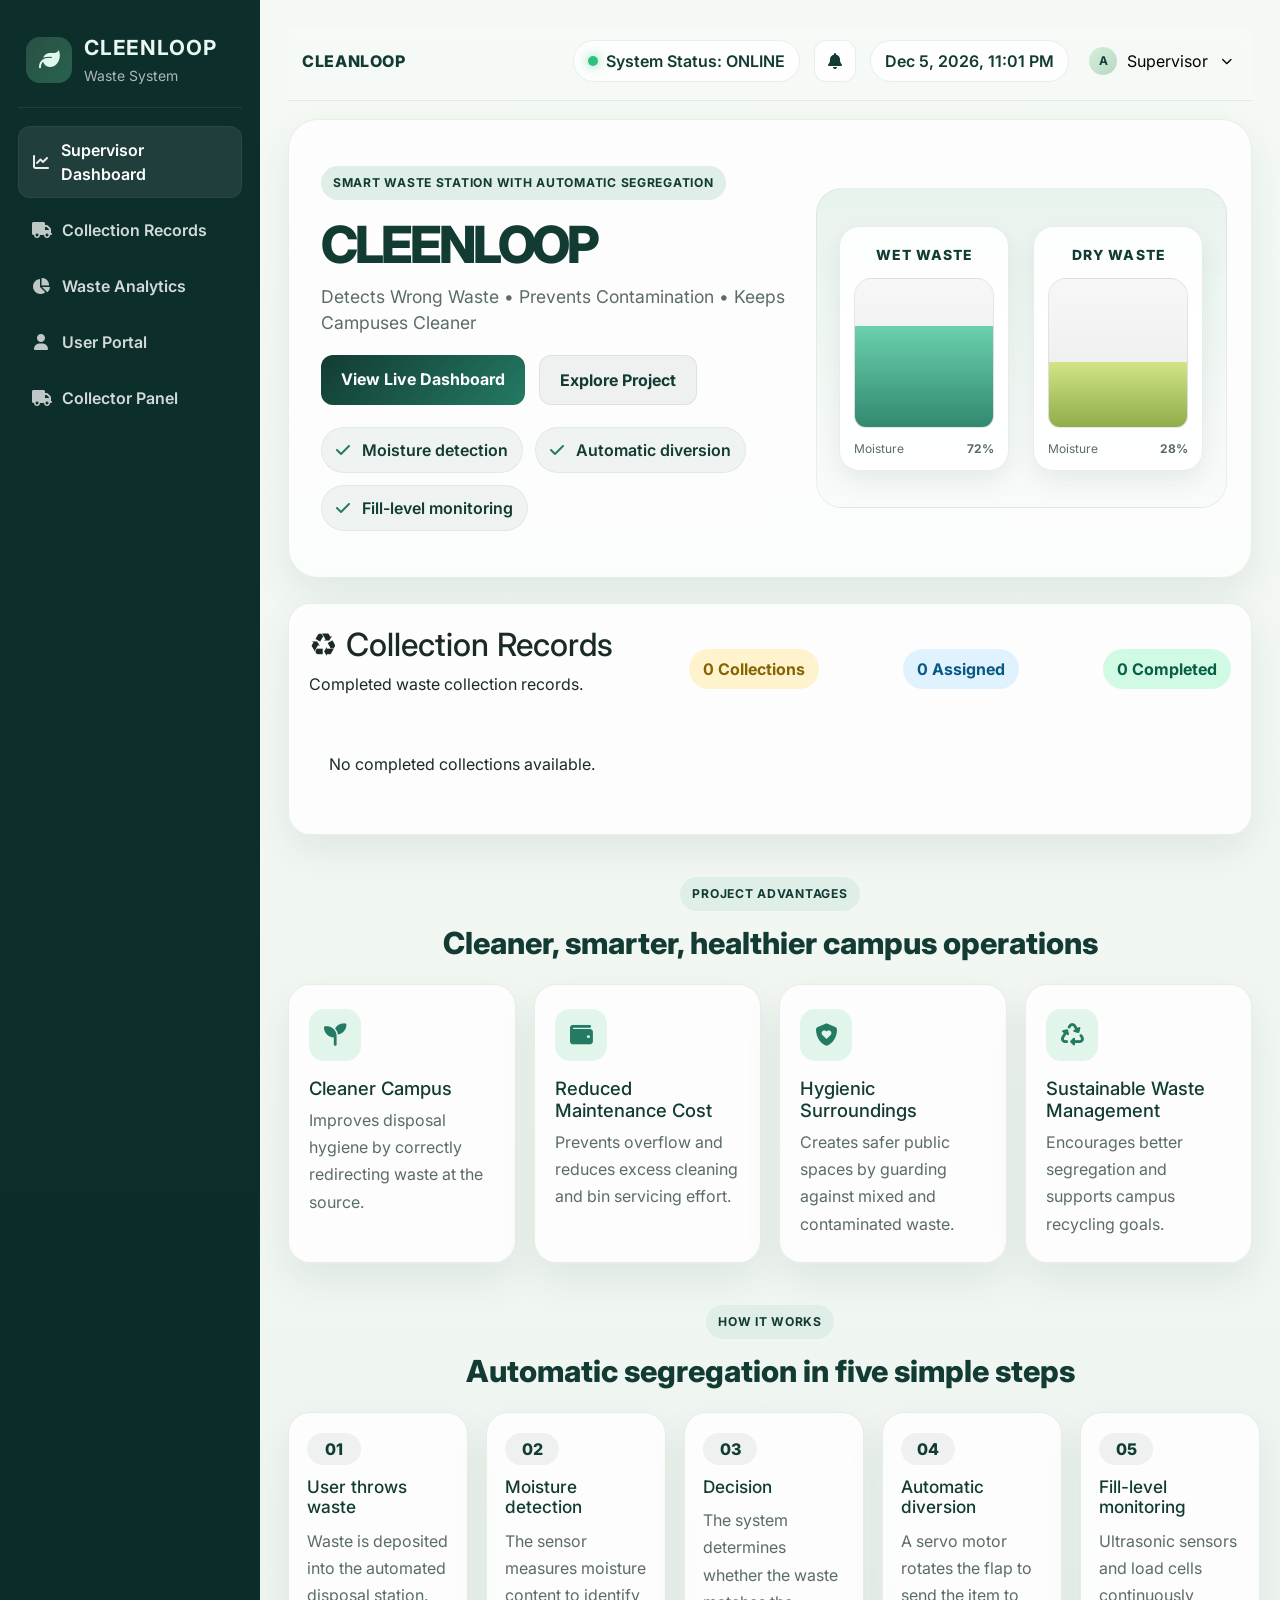
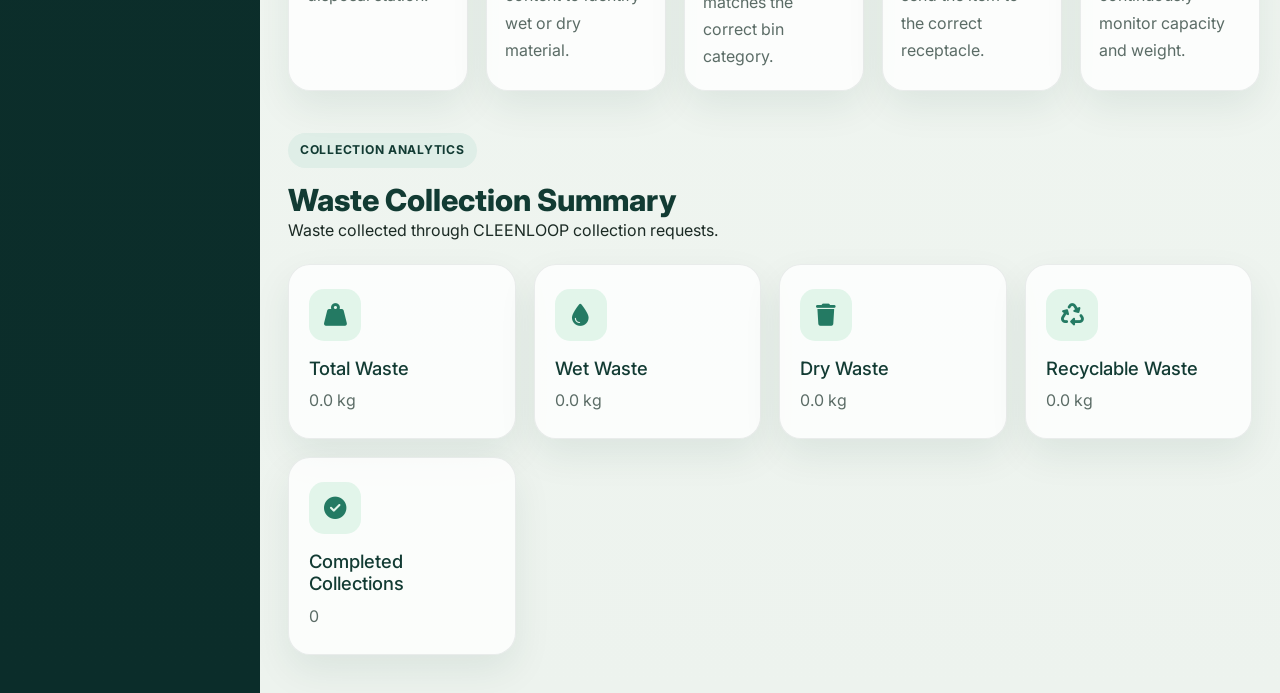
==== commit 745ad4b9: "Update print statement from 'Hello' to 'Goodbye'" ====
--- a/index.html
+++ b/index.html
@@ -32,7 +32,7 @@
             <i class="fa-solid fa-leaf"></i>
           </div>
           <div>
-            <div class="brand-name">CLEANLOOP</div>
+            <div class="brand-name">CLEENLOOP</div>
             <small>Waste System</small>
           </div>
         </div>
@@ -132,7 +132,7 @@
                 Smart Waste Station with Automatic Segregation
             </div>
 
-            <h1>CLEANLOOP</h1>
+            <h1>CLEENLOOP</h1>
 
             <p class="hero-subtitle">
                 Detects Wrong Waste • Prevents Contamination • Keeps Campuses Cleaner
@@ -500,7 +500,7 @@
             </h2>
 
             <p>
-                Waste collected through CLEANLOOP collection requests.
+                Waste collected through CLEENLOOP collection requests.
             </p>
 
         </div>
@@ -590,6 +590,38 @@
 
     const savedRequests =
         getCollectionRequests();
+  const pendingCount = savedRequests.filter(function(request) {
+    return request.status === "Pending";
+}).length;
+
+const assignedCount = savedRequests.filter(function(request) {
+    return request.status === "Assigned";
+}).length;
+
+const completedCount = savedRequests.filter(function(request) {
+    return request.status === "Completed";
+}).length;
+
+const pendingElement =
+    document.getElementById("pendingRequestCount");
+
+const assignedElement =
+    document.getElementById("assignedRequestCount");
+
+const completedElement =
+    document.getElementById("completedRequestCount");
+
+if (pendingElement) {
+    pendingElement.textContent = pendingCount + " Pending";
+}
+
+if (assignedElement) {
+    assignedElement.textContent = assignedCount + " Assigned";
+}
+
+if (completedElement) {
+    completedElement.textContent = completedCount + " Completed";
+}
 
     const completedRequests =
         savedRequests.filter(function (request) {
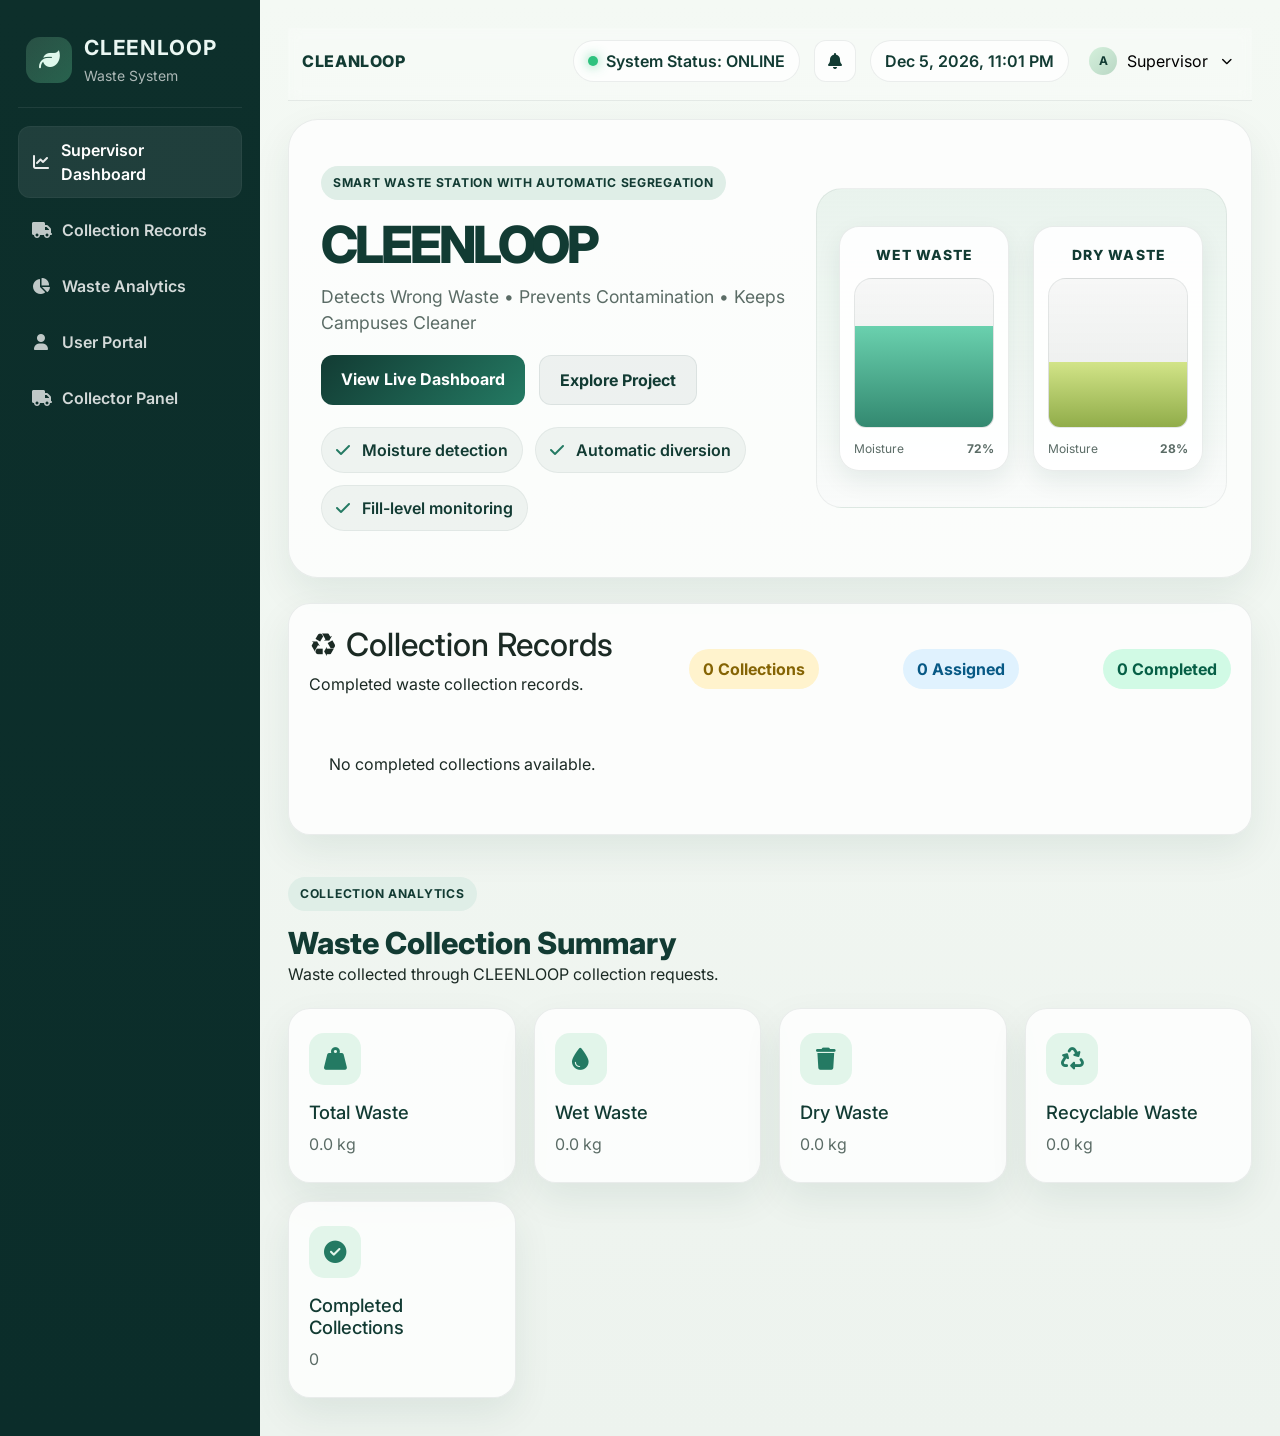
==== commit 940f6745: "Update print statement from 'Hello' to 'Goodbye'" ====
--- a/index.html
+++ b/index.html
@@ -312,176 +312,7 @@
     </section>
 
 
-    <!-- PROJECT ADVANTAGES -->
-    <section class="landing-benefits section-block">
-
-        <div class="section-heading center">
-
-            <span class="section-kicker">
-                Project advantages
-            </span>
-
-            <h2>
-                Cleaner, smarter, healthier campus operations
-            </h2>
-
-        </div>
-
-
-        <div class="benefits-grid">
-
-            <div class="info-card">
-
-                <div class="feature-icon green">
-                    <i class="fa-solid fa-seedling"></i>
-                </div>
-
-                <h3>Cleaner Campus</h3>
-
-                <p>
-                    Improves disposal hygiene by correctly redirecting waste at the source.
-                </p>
-
-            </div>
-
-
-            <div class="info-card">
-
-                <div class="feature-icon green">
-                    <i class="fa-solid fa-wallet"></i>
-                </div>
-
-                <h3>Reduced Maintenance Cost</h3>
-
-                <p>
-                    Prevents overflow and reduces excess cleaning and bin servicing effort.
-                </p>
-
-            </div>
-
-
-            <div class="info-card">
-
-                <div class="feature-icon green">
-                    <i class="fa-solid fa-shield-heart"></i>
-                </div>
-
-                <h3>Hygienic Surroundings</h3>
-
-                <p>
-                    Creates safer public spaces by guarding against mixed and contaminated waste.
-                </p>
-
-            </div>
-
-
-            <div class="info-card">
-
-                <div class="feature-icon green">
-                    <i class="fa-solid fa-recycle"></i>
-                </div>
-
-                <h3>Sustainable Waste Management</h3>
-
-                <p>
-                    Encourages better segregation and supports campus recycling goals.
-                </p>
-
-            </div>
-
-        </div>
-
-    </section>
-
-
-    <!-- HOW IT WORKS -->
-    <section
-        class="how-it-works section-block"
-        id="how-it-works"
-    >
-
-        <div class="section-heading center">
-
-            <span class="section-kicker">
-                How it works
-            </span>
-
-            <h2>
-                Automatic segregation in five simple steps
-            </h2>
-
-        </div>
-
-
-        <div class="steps-grid">
-
-            <div class="step-item">
-
-                <div class="step-number">01</div>
-
-                <h3>User throws waste</h3>
-
-                <p>
-                    Waste is deposited into the automated disposal station.
-                </p>
-
-            </div>
-
-
-            <div class="step-item">
-
-                <div class="step-number">02</div>
-
-                <h3>Moisture detection</h3>
-
-                <p>
-                    The sensor measures moisture content to identify wet or dry material.
-                </p>
-
-            </div>
-
-
-            <div class="step-item">
-
-                <div class="step-number">03</div>
-
-                <h3>Decision</h3>
-
-                <p>
-                    The system determines whether the waste matches the correct bin category.
-                </p>
-
-            </div>
-
-
-            <div class="step-item">
-
-                <div class="step-number">04</div>
-
-                <h3>Automatic diversion</h3>
-
-                <p>
-                    A servo motor rotates the flap to send the item to the correct receptacle.
-                </p>
-
-            </div>
-
-
-            <div class="step-item">
-
-                <div class="step-number">05</div>
-
-                <h3>Fill-level monitoring</h3>
-
-                <p>
-                    Ultrasonic sensors and load cells continuously monitor capacity and weight.
-                </p>
-
-            </div>
-
-        </div>
-
-    </section>
+
 
 
     <!-- COLLECTION ANALYTICS -->
